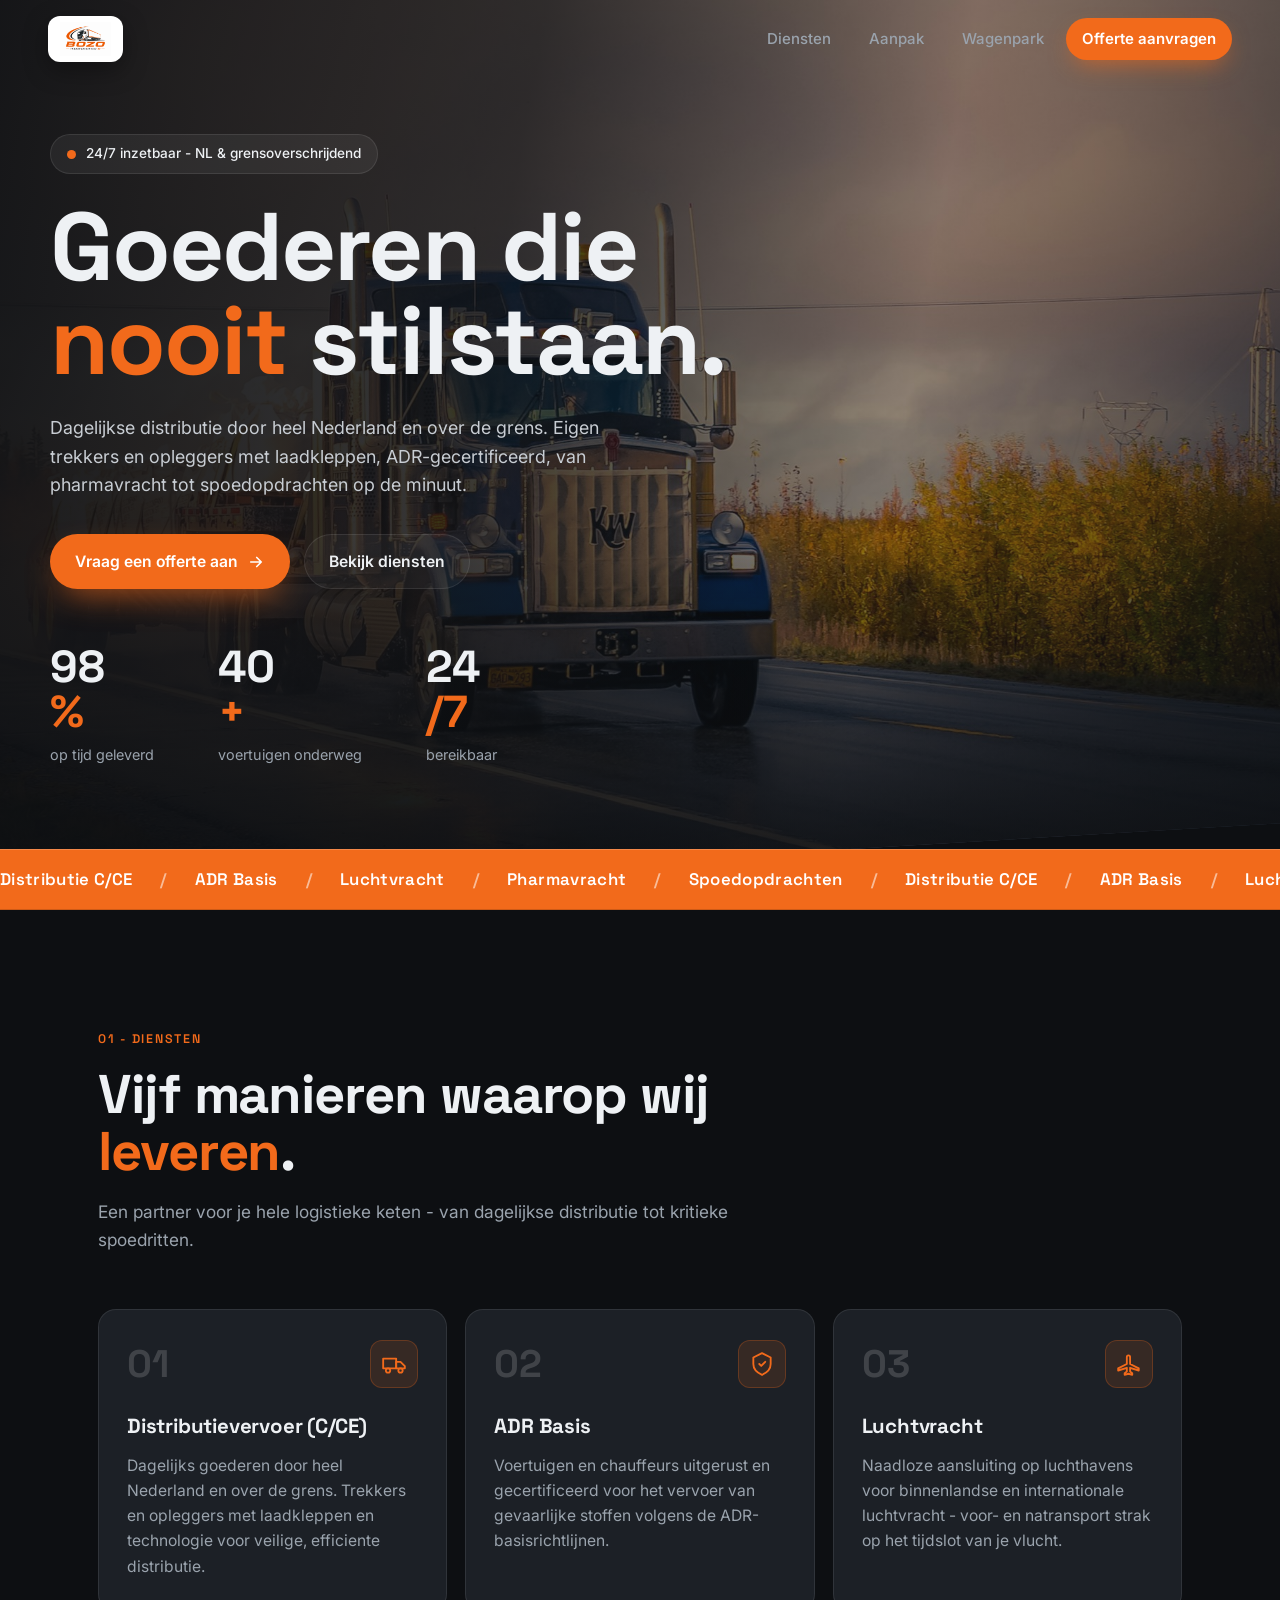
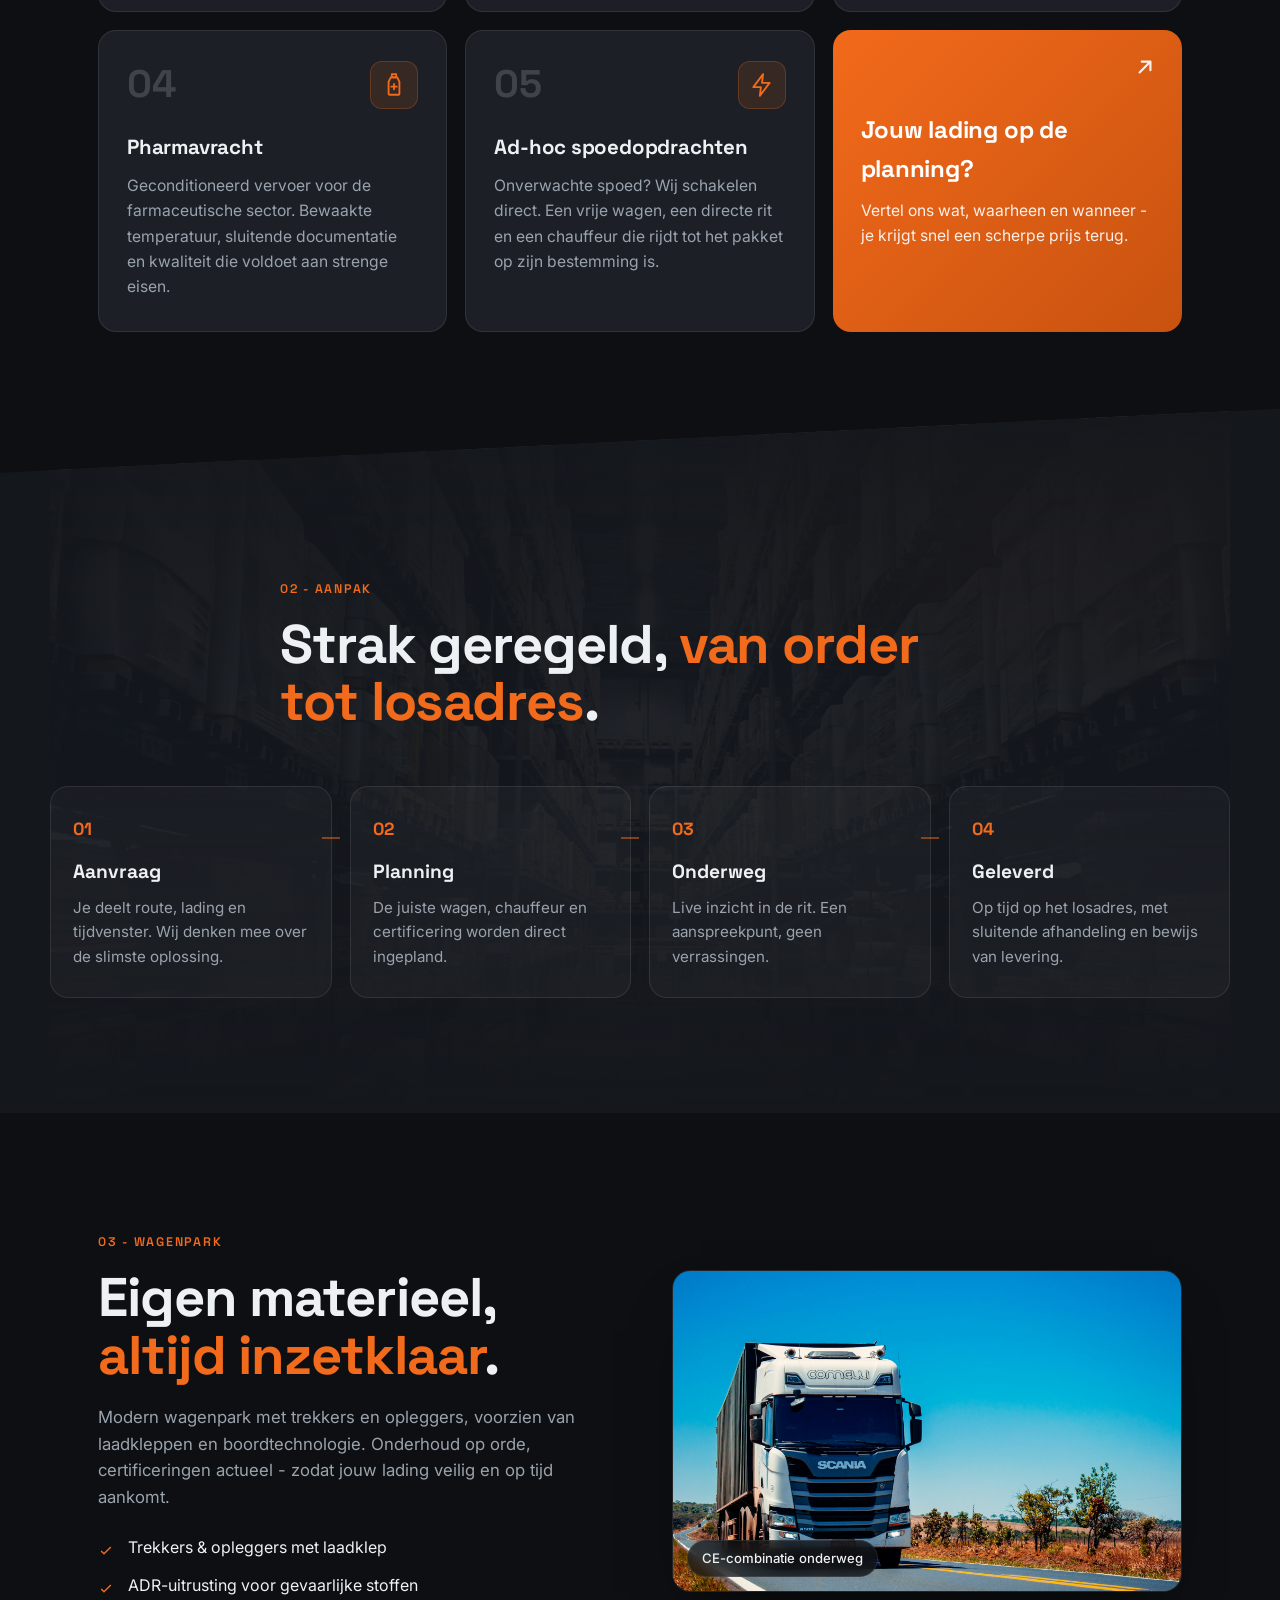
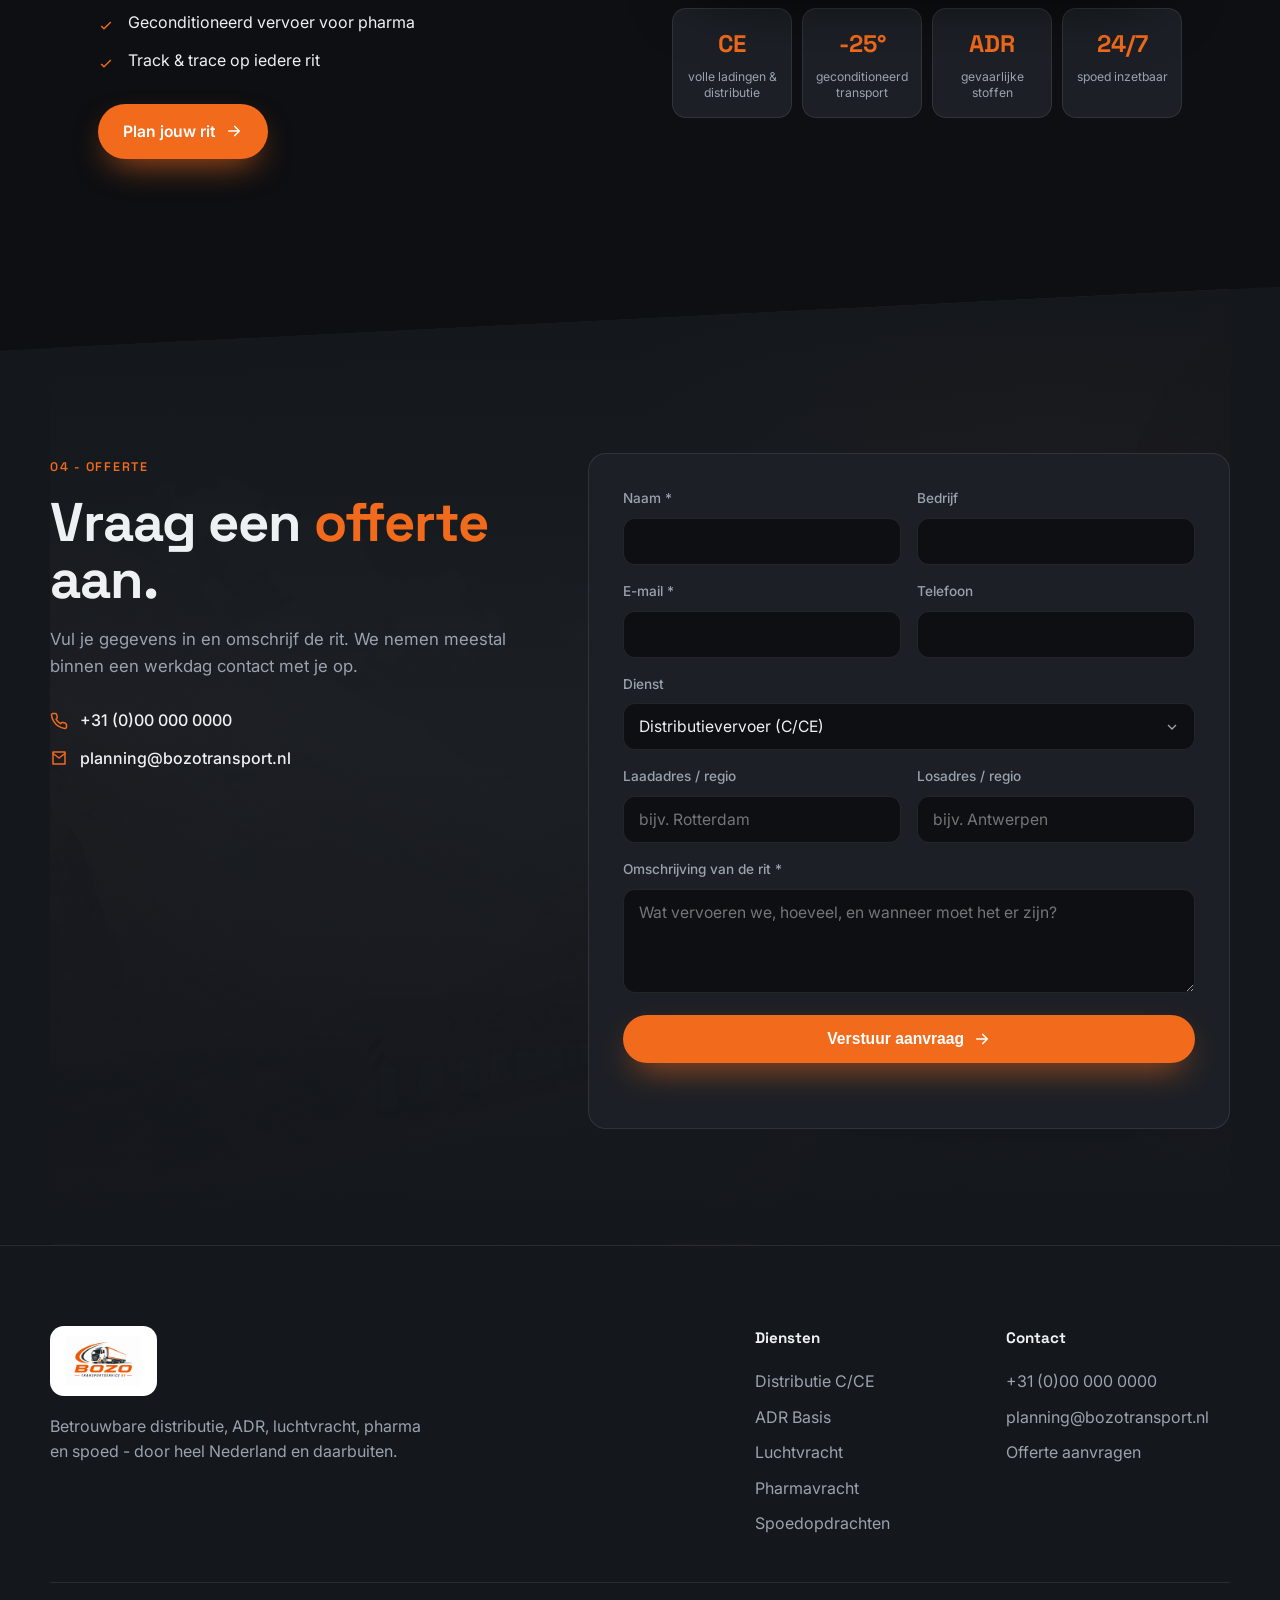
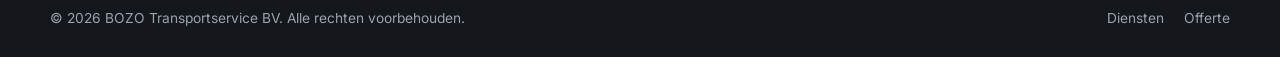
==== index.html @ 6b6fefe0 "BOZO Transportservice BV - custom website met diensten, wagenpark en offerteformulier Co-Authored-By" ====
<!DOCTYPE html>
<html lang="nl">
<head>
  <meta charset="UTF-8" />
  <meta name="viewport" content="width=device-width, initial-scale=1.0" />
  <title>BOZO Transportservice BV - Distributie, ADR, Luchtvracht & Pharma</title>
  <meta name="description" content="BOZO Transportservice BV vervoert dagelijks goederen door Nederland en over de grens. Distributievervoer (C/CE), ADR-basis, luchtvracht, pharmavracht en ad-hoc spoedopdrachten." />
  <meta property="og:title" content="BOZO Transportservice BV" />
  <meta property="og:description" content="Betrouwbare distributie, ADR, luchtvracht, pharma en spoed - door heel Nederland en daarbuiten." />
  <meta property="og:image" content="assets/hero-truck.jpg" />
  <link rel="icon" type="image/png" href="assets/logo.png" />
  <link rel="preconnect" href="https://fonts.googleapis.com" />
  <link rel="preconnect" href="https://fonts.gstatic.com" crossorigin />
  <link href="https://fonts.googleapis.com/css2?family=Space+Grotesk:wght@400;500;600;700&family=Inter:wght@400;500;600&display=swap" rel="stylesheet" />
  <link rel="stylesheet" href="styles.css" />
</head>
<body>
  <div class="bg-glow" aria-hidden="true"></div>

  <!-- Nav -->
  <header class="nav" id="nav">
    <a href="#top" class="brand" aria-label="BOZO Transportservice home">
      <img src="assets/logo.png" alt="BOZO Transportservice BV" class="brand-logo" />
    </a>
    <nav class="nav-links" aria-label="Hoofdmenu">
      <a href="#diensten">Diensten</a>
      <a href="#aanpak">Aanpak</a>
      <a href="#wagenpark">Wagenpark</a>
      <a href="#offerte" class="nav-cta">Offerte aanvragen</a>
    </nav>
    <button class="nav-toggle" id="navToggle" aria-label="Menu openen" aria-expanded="false">
      <span></span><span></span>
    </button>
  </header>

  <div class="mobile-menu" id="mobileMenu" aria-hidden="true">
    <a href="#diensten">Diensten</a>
    <a href="#aanpak">Aanpak</a>
    <a href="#wagenpark">Wagenpark</a>
    <a href="#offerte">Offerte aanvragen</a>
  </div>

  <main id="top">
    <!-- Hero with dark truck banner -->
    <section class="hero">
      <div class="hero-media" aria-hidden="true">
        <img src="assets/hero-truck.jpg" alt="" />
        <div class="hero-shade"></div>
      </div>
      <div class="hero-inner">
        <div class="hero-tag reveal">
          <span class="pulse" aria-hidden="true"></span>
          24/7 inzetbaar - NL &amp; grensoverschrijdend
        </div>
        <h1 class="hero-title">
          <span class="line reveal">Goederen die</span>
          <span class="line reveal"><span class="accent">nooit</span> stilstaan.</span>
        </h1>
        <p class="hero-sub reveal">
          Dagelijkse distributie door heel Nederland en over de grens. Eigen trekkers en
          opleggers met laadkleppen, ADR-gecertificeerd, van pharmavracht tot
          spoedopdrachten op de minuut.
        </p>
        <div class="hero-actions reveal">
          <a href="#offerte" class="btn btn-primary">Vraag een offerte aan
            <svg viewBox="0 0 24 24" width="18" height="18" fill="none" stroke="currentColor" stroke-width="2.2" stroke-linecap="round" stroke-linejoin="round"><path d="M5 12h14M13 6l6 6-6 6"/></svg>
          </a>
          <a href="#diensten" class="btn btn-ghost">Bekijk diensten</a>
        </div>
        <div class="hero-stats reveal">
          <div class="stat"><span class="num" data-count="98">0</span><span class="suffix">%</span><small>op tijd geleverd</small></div>
          <div class="stat"><span class="num" data-count="40">0</span><span class="suffix">+</span><small>voertuigen onderweg</small></div>
          <div class="stat"><span class="num" data-count="24">0</span><span class="suffix">/7</span><small>bereikbaar</small></div>
        </div>
      </div>
    </section>

    <!-- Moving marquee -->
    <div class="marquee" aria-hidden="true">
      <div class="marquee-track">
        <span>Distributie C/CE</span><span class="dot">/</span>
        <span>ADR Basis</span><span class="dot">/</span>
        <span>Luchtvracht</span><span class="dot">/</span>
        <span>Pharmavracht</span><span class="dot">/</span>
        <span>Spoedopdrachten</span><span class="dot">/</span>
        <span>Distributie C/CE</span><span class="dot">/</span>
        <span>ADR Basis</span><span class="dot">/</span>
        <span>Luchtvracht</span><span class="dot">/</span>
        <span>Pharmavracht</span><span class="dot">/</span>
        <span>Spoedopdrachten</span><span class="dot">/</span>
      </div>
    </div>

    <!-- Services -->
    <section class="section" id="diensten">
      <div class="section-head reveal">
        <span class="eyebrow">01 - Diensten</span>
        <h2>Vijf manieren waarop wij <span class="accent">leveren</span>.</h2>
        <p>Een partner voor je hele logistieke keten - van dagelijkse distributie tot kritieke spoedritten.</p>
      </div>

      <div class="services">
        <article class="service reveal">
          <div class="service-top">
            <span class="service-num">01</span>
            <span class="service-icon" aria-hidden="true">
              <svg viewBox="0 0 24 24" fill="none" stroke="currentColor" stroke-width="1.7" stroke-linecap="round" stroke-linejoin="round"><path d="M2 7h12v9H2z"/><path d="M14 10h4l4 4v2h-8z"/><circle cx="6.5" cy="18" r="2"/><circle cx="18" cy="18" r="2"/></svg>
            </span>
          </div>
          <h3>Distributievervoer (C/CE)</h3>
          <p>Dagelijks goederen door heel Nederland en over de grens. Trekkers en opleggers met laadkleppen en technologie voor veilige, efficiente distributie.</p>
        </article>

        <article class="service reveal">
          <div class="service-top">
            <span class="service-num">02</span>
            <span class="service-icon" aria-hidden="true">
              <svg viewBox="0 0 24 24" fill="none" stroke="currentColor" stroke-width="1.7" stroke-linecap="round" stroke-linejoin="round"><path d="M12 2l8 4v6c0 5-3.5 8-8 10-4.5-2-8-5-8-10V6z"/><path d="M9.5 12l1.8 1.8L15 10"/></svg>
            </span>
          </div>
          <h3>ADR Basis</h3>
          <p>Voertuigen en chauffeurs uitgerust en gecertificeerd voor het vervoer van gevaarlijke stoffen volgens de ADR-basisrichtlijnen.</p>
        </article>

        <article class="service reveal">
          <div class="service-top">
            <span class="service-num">03</span>
            <span class="service-icon" aria-hidden="true">
              <svg viewBox="0 0 24 24" fill="none" stroke="currentColor" stroke-width="1.7" stroke-linecap="round" stroke-linejoin="round"><path d="M21 16l-8-4V5.5a1.5 1.5 0 0 0-3 0V12l-8 4v2l8-2.5V19l-2 1.5V22l3.5-1 3.5 1v-1.5L13 19v-3.5L21 18z"/></svg>
            </span>
          </div>
          <h3>Luchtvracht</h3>
          <p>Naadloze aansluiting op luchthavens voor binnenlandse en internationale luchtvracht - voor- en natransport strak op het tijdslot van je vlucht.</p>
        </article>

        <article class="service reveal">
          <div class="service-top">
            <span class="service-num">04</span>
            <span class="service-icon" aria-hidden="true">
              <svg viewBox="0 0 24 24" fill="none" stroke="currentColor" stroke-width="1.7" stroke-linecap="round" stroke-linejoin="round"><path d="M10 2h4v3h-4z"/><path d="M9 5h6l2 4v11a1 1 0 0 1-1 1H8a1 1 0 0 1-1-1V9z"/><path d="M12 11v5M9.5 13.5h5"/></svg>
            </span>
          </div>
          <h3>Pharmavracht</h3>
          <p>Geconditioneerd vervoer voor de farmaceutische sector. Bewaakte temperatuur, sluitende documentatie en kwaliteit die voldoet aan strenge eisen.</p>
        </article>

        <article class="service reveal">
          <div class="service-top">
            <span class="service-num">05</span>
            <span class="service-icon" aria-hidden="true">
              <svg viewBox="0 0 24 24" fill="none" stroke="currentColor" stroke-width="1.7" stroke-linecap="round" stroke-linejoin="round"><path d="M13 2L4 14h7l-1 8 9-12h-7z"/></svg>
            </span>
          </div>
          <h3>Ad-hoc spoedopdrachten</h3>
          <p>Onverwachte spoed? Wij schakelen direct. Een vrije wagen, een directe rit en een chauffeur die rijdt tot het pakket op zijn bestemming is.</p>
        </article>

        <a href="#offerte" class="service service-cta reveal">
          <h3>Jouw lading op de planning?</h3>
          <p>Vertel ons wat, waarheen en wanneer - je krijgt snel een scherpe prijs terug.</p>
          <span class="service-cta-arrow" aria-hidden="true">
            <svg viewBox="0 0 24 24" width="26" height="26" fill="none" stroke="currentColor" stroke-width="2" stroke-linecap="round" stroke-linejoin="round"><path d="M7 17L17 7M9 7h8v8"/></svg>
          </span>
        </a>
      </div>
    </section>

    <!-- Approach: diagonal dark band with warehouse image -->
    <section class="section section-dark slant-top" id="aanpak">
      <div class="band-media" aria-hidden="true">
        <img src="assets/warehouse.jpg" alt="" />
      </div>
      <div class="section-head reveal">
        <span class="eyebrow">02 - Aanpak</span>
        <h2>Strak geregeld, <span class="accent">van order tot losadres</span>.</h2>
      </div>

      <div class="steps">
        <div class="step reveal">
          <span class="step-line" aria-hidden="true"></span>
          <span class="step-num">01</span>
          <h3>Aanvraag</h3>
          <p>Je deelt route, lading en tijdvenster. Wij denken mee over de slimste oplossing.</p>
        </div>
        <div class="step reveal">
          <span class="step-line" aria-hidden="true"></span>
          <span class="step-num">02</span>
          <h3>Planning</h3>
          <p>De juiste wagen, chauffeur en certificering worden direct ingepland.</p>
        </div>
        <div class="step reveal">
          <span class="step-line" aria-hidden="true"></span>
          <span class="step-num">03</span>
          <h3>Onderweg</h3>
          <p>Live inzicht in de rit. Een aanspreekpunt, geen verrassingen.</p>
        </div>
        <div class="step reveal">
          <span class="step-num">04</span>
          <h3>Geleverd</h3>
          <p>Op tijd op het losadres, met sluitende afhandeling en bewijs van levering.</p>
        </div>
      </div>
    </section>

    <!-- Fleet: image-driven split with diagonal bottom -->
    <section class="section slant-bottom" id="wagenpark">
      <div class="fleet">
        <div class="fleet-copy reveal">
          <span class="eyebrow">03 - Wagenpark</span>
          <h2>Eigen materieel, <span class="accent">altijd inzetklaar</span>.</h2>
          <p>Modern wagenpark met trekkers en opleggers, voorzien van laadkleppen en boordtechnologie. Onderhoud op orde, certificeringen actueel - zodat jouw lading veilig en op tijd aankomt.</p>
          <ul class="fleet-list">
            <li>Trekkers &amp; opleggers met laadklep</li>
            <li>ADR-uitrusting voor gevaarlijke stoffen</li>
            <li>Geconditioneerd vervoer voor pharma</li>
            <li>Track &amp; trace op iedere rit</li>
          </ul>
          <a href="#offerte" class="btn btn-primary">Plan jouw rit
            <svg viewBox="0 0 24 24" width="18" height="18" fill="none" stroke="currentColor" stroke-width="2.2" stroke-linecap="round" stroke-linejoin="round"><path d="M5 12h14M13 6l6 6-6 6"/></svg>
          </a>
        </div>
        <div class="fleet-visual reveal">
          <div class="fleet-photo">
            <img src="assets/scania.jpg" alt="Vrachtwagencombinatie van BOZO Transportservice onderweg" />
            <span class="fleet-photo-tag">CE-combinatie onderweg</span>
          </div>
          <div class="fleet-badges">
            <div class="fleet-badge"><span>CE</span><small>volle ladingen &amp; distributie</small></div>
            <div class="fleet-badge"><span>-25&deg;</span><small>geconditioneerd transport</small></div>
            <div class="fleet-badge"><span>ADR</span><small>gevaarlijke stoffen</small></div>
            <div class="fleet-badge"><span>24/7</span><small>spoed inzetbaar</small></div>
          </div>
        </div>
      </div>
    </section>

    <!-- Quote: dark diagonal section -->
    <section class="section section-dark slant-top" id="offerte">
      <div class="band-media band-media--soft" aria-hidden="true">
        <img src="assets/fleet.jpg" alt="" />
      </div>
      <div class="quote">
        <div class="quote-intro reveal">
          <span class="eyebrow">04 - Offerte</span>
          <h2>Vraag een <span class="accent">offerte</span> aan.</h2>
          <p>Vul je gegevens in en omschrijf de rit. We nemen meestal binnen een werkdag contact met je op.</p>
          <div class="quote-contact">
            <a href="tel:+31000000000" class="quote-contact-item">
              <svg viewBox="0 0 24 24" width="18" height="18" fill="none" stroke="currentColor" stroke-width="2" stroke-linecap="round" stroke-linejoin="round"><path d="M22 16.9v3a2 2 0 0 1-2.2 2 19.8 19.8 0 0 1-8.6-3.1 19.5 19.5 0 0 1-6-6A19.8 19.8 0 0 1 2 4.2 2 2 0 0 1 4 2h3a2 2 0 0 1 2 1.7c.1.9.3 1.8.6 2.6a2 2 0 0 1-.5 2.1L8 9.6a16 16 0 0 0 6 6l1.2-1.1a2 2 0 0 1 2.1-.5c.8.3 1.7.5 2.6.6a2 2 0 0 1 1.7 2z"/></svg>
              <span>+31 (0)00 000 0000</span>
            </a>
            <a href="mailto:planning@bozotransport.nl" class="quote-contact-item">
              <svg viewBox="0 0 24 24" width="18" height="18" fill="none" stroke="currentColor" stroke-width="2" stroke-linecap="round" stroke-linejoin="round"><path d="M4 4h16v16H4z"/><path d="M4 6l8 6 8-6"/></svg>
              <span>planning@bozotransport.nl</span>
            </a>
          </div>
        </div>

        <form class="quote-form reveal" id="quoteForm" novalidate>
          <div class="field-row">
            <div class="field">
              <label for="name">Naam *</label>
              <input type="text" id="name" name="name" autocomplete="name" required />
            </div>
            <div class="field">
              <label for="company">Bedrijf</label>
              <input type="text" id="company" name="company" autocomplete="organization" />
            </div>
          </div>
          <div class="field-row">
            <div class="field">
              <label for="email">E-mail *</label>
              <input type="email" id="email" name="email" autocomplete="email" required />
            </div>
            <div class="field">
              <label for="phone">Telefoon</label>
              <input type="tel" id="phone" name="phone" autocomplete="tel" />
            </div>
          </div>
          <div class="field">
            <label for="service">Dienst</label>
            <select id="service" name="service">
              <option value="Distributievervoer (C/CE)">Distributievervoer (C/CE)</option>
              <option value="ADR Basis">ADR Basis</option>
              <option value="Luchtvracht">Luchtvracht</option>
              <option value="Pharmavracht">Pharmavracht</option>
              <option value="Ad-hoc spoedopdracht">Ad-hoc spoedopdracht</option>
              <option value="Anders / weet ik nog niet">Anders / weet ik nog niet</option>
            </select>
          </div>
          <div class="field-row">
            <div class="field">
              <label for="from">Laadadres / regio</label>
              <input type="text" id="from" name="from" placeholder="bijv. Rotterdam" />
            </div>
            <div class="field">
              <label for="to">Losadres / regio</label>
              <input type="text" id="to" name="to" placeholder="bijv. Antwerpen" />
            </div>
          </div>
          <div class="field">
            <label for="message">Omschrijving van de rit *</label>
            <textarea id="message" name="message" rows="4" placeholder="Wat vervoeren we, hoeveel, en wanneer moet het er zijn?" required></textarea>
          </div>
          <button type="submit" class="btn btn-primary btn-block">
            Verstuur aanvraag
            <svg viewBox="0 0 24 24" width="18" height="18" fill="none" stroke="currentColor" stroke-width="2.2" stroke-linecap="round" stroke-linejoin="round"><path d="M5 12h14M13 6l6 6-6 6"/></svg>
          </button>
          <p class="form-status" id="formStatus" role="status" aria-live="polite"></p>
        </form>
      </div>
    </section>
  </main>

  <footer class="footer">
    <div class="footer-top">
      <div class="footer-brand">
        <img src="assets/logo.png" alt="BOZO Transportservice BV" class="footer-logo" />
        <p>Betrouwbare distributie, ADR, luchtvracht, pharma en spoed - door heel Nederland en daarbuiten.</p>
      </div>
      <div class="footer-cols">
        <div class="footer-col">
          <h4>Diensten</h4>
          <a href="#diensten">Distributie C/CE</a>
          <a href="#diensten">ADR Basis</a>
          <a href="#diensten">Luchtvracht</a>
          <a href="#diensten">Pharmavracht</a>
          <a href="#diensten">Spoedopdrachten</a>
        </div>
        <div class="footer-col">
          <h4>Contact</h4>
          <a href="tel:+31000000000">+31 (0)00 000 0000</a>
          <a href="mailto:planning@bozotransport.nl">planning@bozotransport.nl</a>
          <a href="#offerte">Offerte aanvragen</a>
        </div>
      </div>
    </div>
    <div class="footer-bottom">
      <span>&copy; <span id="year"></span> BOZO Transportservice BV. Alle rechten voorbehouden.</span>
      <span class="footer-links">
        <a href="#diensten">Diensten</a>
        <a href="#offerte">Offerte</a>
      </span>
    </div>
  </footer>

  <script src="script.js"></script>
</body>
</html>
---- styles.css ----
/* ============================================================
   BOZO Transportservice BV  -  custom stylesheet
   Tech & dynamisch  -  orange / charcoal
   ============================================================ */

:root {
  --orange:      #f26a1b;
  --orange-soft: #ff8a3d;
  --ink:         #0d0f12;   /* near-black */
  --ink-2:       #14171c;   /* dark panel */
  --ink-3:       #1c2026;   /* card */
  --line:        rgba(255,255,255,.09);
  --text:        #eef1f4;
  --muted:       #9aa3ad;
  --radius:      18px;
  --maxw:        1180px;
  --ease:        cubic-bezier(.2,.7,.2,1);
}

* { margin: 0; padding: 0; box-sizing: border-box; }

html { scroll-behavior: smooth; }

body {
  background: var(--ink);
  color: var(--text);
  font-family: 'Inter', system-ui, -apple-system, sans-serif;
  line-height: 1.6;
  overflow-x: hidden;
  -webkit-font-smoothing: antialiased;
}

h1, h2, h3, h4, .brand-text { font-family: 'Space Grotesk', sans-serif; }

a { color: inherit; text-decoration: none; }
img { display: block; max-width: 100%; }

.accent { color: var(--orange); }

/* ambient glow */
.bg-glow {
  position: fixed; inset: 0; z-index: 0; pointer-events: none;
  background:
    radial-gradient(560px 360px at 78% -4%, rgba(242,106,27,.22), transparent 70%),
    radial-gradient(620px 520px at 8% 18%, rgba(242,106,27,.08), transparent 70%);
}

main, .footer { position: relative; z-index: 1; }

/* ------------------------------------------------------------ NAV */
.nav {
  position: fixed; top: 0; left: 0; right: 0; z-index: 50;
  display: flex; align-items: center; justify-content: space-between;
  padding: 16px clamp(18px, 4vw, 48px);
  transition: background .3s var(--ease), border-color .3s var(--ease), padding .3s var(--ease);
  border-bottom: 1px solid transparent;
}
.nav.scrolled {
  background: rgba(13,15,18,.82);
  backdrop-filter: blur(14px);
  border-bottom-color: var(--line);
  padding-top: 10px; padding-bottom: 10px;
}
.brand { display: inline-flex; align-items: center; }
.brand-logo {
  height: 46px; width: auto;
  background: #fff;
  padding: 6px 12px;
  border-radius: 12px;
  box-shadow: 0 8px 24px rgba(0,0,0,.35);
  transition: transform .3s var(--ease);
}
.nav.scrolled .brand-logo { height: 40px; }
.brand-logo:hover { transform: translateY(-2px); }

.nav-links { display: flex; align-items: center; gap: 6px; }
.nav-links a {
  padding: 9px 16px; border-radius: 999px; font-size: .94rem; font-weight: 500;
  color: var(--muted); transition: color .2s, background .2s;
}
.nav-links a:hover { color: var(--text); background: rgba(255,255,255,.05); }
.nav-cta {
  background: var(--orange) !important; color: #fff !important;
  font-weight: 600 !important;
  box-shadow: 0 10px 24px -8px rgba(242,106,27,.7);
}
.nav-cta:hover { background: var(--orange-soft) !important; transform: translateY(-1px); }

.nav-toggle { display: none; flex-direction: column; gap: 6px; background: none; border: 0; cursor: pointer; padding: 8px; }
.nav-toggle span { width: 26px; height: 2px; background: var(--text); transition: .3s var(--ease); }
.nav-toggle.open span:first-child { transform: translateY(8px) rotate(45deg); }
.nav-toggle.open span:last-child { transform: translateY(-0px) rotate(-45deg); }

.mobile-menu {
  position: fixed; inset: 0 0 auto 0; z-index: 45;
  background: rgba(13,15,18,.97); backdrop-filter: blur(16px);
  display: flex; flex-direction: column; padding: 96px 28px 32px;
  gap: 6px; transform: translateY(-110%); transition: transform .4s var(--ease);
  border-bottom: 1px solid var(--line);
}
.mobile-menu.open { transform: translateY(0); }
.mobile-menu a { font-family: 'Space Grotesk'; font-size: 1.5rem; padding: 14px 4px; border-bottom: 1px solid var(--line); }

/* ------------------------------------------------------------ BUTTONS */
.btn {
  display: inline-flex; align-items: center; gap: 9px;
  padding: 14px 24px; border-radius: 999px; font-weight: 600; font-size: .98rem;
  cursor: pointer; border: 1px solid transparent; transition: all .25s var(--ease);
}
.btn svg { transition: transform .25s var(--ease); }
.btn:hover svg { transform: translateX(4px); }
.btn-primary { background: var(--orange); color: #fff; box-shadow: 0 14px 34px -12px rgba(242,106,27,.8); }
.btn-primary:hover { background: var(--orange-soft); transform: translateY(-2px); box-shadow: 0 20px 40px -12px rgba(242,106,27,.85); }
.btn-ghost { background: rgba(255,255,255,.04); border-color: var(--line); color: var(--text); }
.btn-ghost:hover { background: rgba(255,255,255,.09); transform: translateY(-2px); }
.btn-block { width: 100%; justify-content: center; margin-top: 6px; }

/* ------------------------------------------------------------ HERO */
.hero {
  position: relative; min-height: 100svh;
  display: flex; align-items: center;
  padding: 120px clamp(18px,4vw,48px) 120px;
  /* diagonal cut into the next section */
  clip-path: polygon(0 0, 100% 0, 100% calc(100% - 6vw), 0 100%);
}
.hero-media { position: absolute; inset: 0; z-index: -1; }
.hero-media img { width: 100%; height: 100%; object-fit: cover; object-position: 60% center; }
.hero-shade {
  position: absolute; inset: 0;
  background:
    linear-gradient(100deg, rgba(13,15,18,.96) 0%, rgba(13,15,18,.82) 38%, rgba(13,15,18,.45) 68%, rgba(13,15,18,.7) 100%),
    linear-gradient(0deg, rgba(13,15,18,.95) 2%, transparent 40%),
    radial-gradient(700px 380px at 12% 60%, rgba(242,106,27,.28), transparent 70%);
}
.hero-inner { max-width: var(--maxw); width: 100%; margin: 0 auto; }

.hero-tag {
  display: inline-flex; align-items: center; gap: 10px;
  padding: 8px 16px; border-radius: 999px; font-size: .85rem; font-weight: 500;
  background: rgba(255,255,255,.06); border: 1px solid var(--line); color: var(--text);
  margin-bottom: 26px;
}
.pulse { width: 9px; height: 9px; border-radius: 50%; background: var(--orange); box-shadow: 0 0 0 0 rgba(242,106,27,.7); animation: pulse 2s infinite; }
@keyframes pulse { 0%{box-shadow:0 0 0 0 rgba(242,106,27,.6)} 70%{box-shadow:0 0 0 12px rgba(242,106,27,0)} 100%{box-shadow:0 0 0 0 rgba(242,106,27,0)} }

.hero-title { font-size: clamp(2.8rem, 8vw, 6rem); line-height: .98; letter-spacing: -.02em; font-weight: 700; }
.hero-title .line { display: block; overflow: hidden; }
.hero-sub { max-width: 600px; margin: 26px 0 34px; color: #c8cdd3; font-size: clamp(1rem,1.4vw,1.18rem); }
.hero-actions { display: flex; flex-wrap: wrap; gap: 14px; }

.hero-stats { display: flex; flex-wrap: wrap; gap: clamp(24px,5vw,64px); margin-top: 56px; }
.stat { display: flex; flex-direction: column; }
.stat .num, .stat .suffix { font-family: 'Space Grotesk'; font-size: clamp(2rem,4vw,2.8rem); font-weight: 700; line-height: 1; }
.stat .suffix { color: var(--orange); display: inline; }
.stat > .num { display: inline; }
.stat small { color: var(--muted); margin-top: 8px; font-size: .9rem; }

/* ------------------------------------------------------------ MARQUEE */
.marquee {
  background: var(--orange); color: #fff; overflow: hidden;
  padding: 16px 0; white-space: nowrap;
  border-top: 1px solid rgba(255,255,255,.2); border-bottom: 1px solid rgba(0,0,0,.15);
  margin-top: -4vw; position: relative; z-index: 2;
}
.marquee-track { display: inline-flex; align-items: center; gap: 28px; animation: marquee 26s linear infinite; }
.marquee-track span { font-family: 'Space Grotesk'; font-weight: 600; font-size: 1.05rem; letter-spacing: .02em; }
.marquee-track .dot { opacity: .55; }
@keyframes marquee { to { transform: translateX(-50%); } }

/* ------------------------------------------------------------ SECTIONS */
.section { position: relative; padding: clamp(72px,9vw,128px) clamp(18px,4vw,48px); max-width: var(--maxw); margin: 0 auto; }
.section-dark { max-width: none; margin: 0; }
.section-dark > * { max-width: var(--maxw); margin-left: auto; margin-right: auto; }

/* diagonal section variants */
.slant-top    { clip-path: polygon(0 5vw, 100% 0, 100% 100%, 0 100%); margin-top: -3vw; padding-top: clamp(110px,13vw,180px); }
.slant-bottom { clip-path: polygon(0 0, 100% 0, 100% calc(100% - 5vw), 0 100%); padding-bottom: clamp(110px,13vw,180px); }

.section-dark { background: var(--ink-2); }
.band-media { position: absolute; inset: 0; z-index: 0; overflow: hidden; }
.band-media img { width: 100%; height: 100%; object-fit: cover; opacity: .14; }
.band-media::after {
  content: ""; position: absolute; inset: 0;
  background: linear-gradient(180deg, var(--ink-2) 0%, rgba(20,23,28,.6) 45%, var(--ink-2) 100%),
              radial-gradient(600px 300px at 85% 10%, rgba(242,106,27,.18), transparent 70%);
}
.band-media--soft img { opacity: .1; }
.section-dark > *:not(.band-media) { position: relative; z-index: 1; }

.section-head { max-width: 720px; margin-bottom: 56px; }
.eyebrow {
  display: inline-block; font-family: 'Space Grotesk'; font-weight: 600;
  letter-spacing: .14em; text-transform: uppercase; font-size: .78rem;
  color: var(--orange); margin-bottom: 16px;
}
.section-head h2, .fleet-copy h2, .quote-intro h2 {
  font-size: clamp(2rem, 4.6vw, 3.4rem); line-height: 1.05; letter-spacing: -.02em; font-weight: 700;
}
.section-head p { color: var(--muted); margin-top: 18px; font-size: 1.08rem; }

/* ------------------------------------------------------------ SERVICES */
.services { display: grid; grid-template-columns: repeat(3, 1fr); gap: 18px; }
.service {
  position: relative; background: var(--ink-3); border: 1px solid var(--line);
  border-radius: var(--radius); padding: 30px 28px 32px; overflow: hidden;
  transition: transform .35s var(--ease), border-color .35s var(--ease), background .35s var(--ease);
}
.service::before {
  content: ""; position: absolute; left: 0; top: 0; height: 3px; width: 0; background: var(--orange);
  transition: width .4s var(--ease);
}
.service:hover { transform: translateY(-6px); border-color: rgba(242,106,27,.45); background: #20252c; }
.service:hover::before { width: 100%; }
.service-top { display: flex; align-items: center; justify-content: space-between; margin-bottom: 22px; }
.service-num { font-family: 'Space Grotesk'; font-weight: 700; color: rgba(255,255,255,.16); font-size: 2.4rem; line-height: 1; }
.service-icon { width: 48px; height: 48px; display: grid; place-items: center; border-radius: 12px; background: rgba(242,106,27,.12); color: var(--orange); border: 1px solid rgba(242,106,27,.25); }
.service-icon svg { width: 26px; height: 26px; }
.service h3 { font-size: 1.28rem; margin-bottom: 10px; letter-spacing: -.01em; }
.service p { color: var(--muted); font-size: .98rem; }

.service-cta {
  background: linear-gradient(135deg, var(--orange), #c8520f);
  border: 0; display: flex; flex-direction: column; justify-content: center; color: #fff;
}
.service-cta::before { display: none; }
.service-cta:hover { transform: translateY(-6px); background: linear-gradient(135deg, var(--orange-soft), var(--orange)); }
.service-cta h3 { font-size: 1.5rem; }
.service-cta p { color: rgba(255,255,255,.9); }
.service-cta-arrow { position: absolute; top: 24px; right: 24px; opacity: .9; transition: transform .3s var(--ease); }
.service-cta:hover .service-cta-arrow { transform: translate(4px,-4px); }

/* ------------------------------------------------------------ STEPS */
.steps { display: grid; grid-template-columns: repeat(4, 1fr); gap: 18px; }
.step { position: relative; padding: 28px 22px; background: rgba(255,255,255,.03); border: 1px solid var(--line); border-radius: var(--radius); }
.step-line { position: absolute; top: 50px; right: -9px; width: 18px; height: 2px; background: var(--orange); opacity: .5; }
.step-num { font-family: 'Space Grotesk'; font-weight: 700; color: var(--orange); font-size: 1.1rem; }
.step h3 { margin: 14px 0 8px; font-size: 1.2rem; }
.step p { color: var(--muted); font-size: .95rem; }

/* ------------------------------------------------------------ FLEET */
.fleet { display: grid; grid-template-columns: 1fr 1fr; gap: clamp(32px,5vw,72px); align-items: center; }
.fleet-copy p { color: var(--muted); margin: 20px 0 24px; font-size: 1.05rem; }
.fleet-list { list-style: none; display: grid; gap: 12px; margin-bottom: 30px; }
.fleet-list li { position: relative; padding-left: 30px; color: var(--text); }
.fleet-list li::before {
  content: ""; position: absolute; left: 0; top: 7px; width: 16px; height: 16px;
  background: var(--orange); border-radius: 4px;
  -webkit-mask: url("data:image/svg+xml,%3Csvg xmlns='http://www.w3.org/2000/svg' viewBox='0 0 24 24'%3E%3Cpath fill='%23000' d='M9 16.2l-3.5-3.5L4 14.2 9 19.2 20 8.2l-1.5-1.5z'/%3E%3C/svg%3E") center/contain no-repeat;
          mask: url("data:image/svg+xml,%3Csvg xmlns='http://www.w3.org/2000/svg' viewBox='0 0 24 24'%3E%3Cpath fill='%23000' d='M9 16.2l-3.5-3.5L4 14.2 9 19.2 20 8.2l-1.5-1.5z'/%3E%3C/svg%3E") center/contain no-repeat;
}

.fleet-visual { display: grid; gap: 16px; }
.fleet-photo { position: relative; border-radius: var(--radius); overflow: hidden; border: 1px solid var(--line); box-shadow: 0 30px 60px -30px rgba(0,0,0,.8); }
.fleet-photo img { width: 100%; height: 320px; object-fit: cover; transition: transform .8s var(--ease); }
.fleet-photo:hover img { transform: scale(1.06); }
.fleet-photo-tag {
  position: absolute; left: 14px; bottom: 14px; padding: 7px 14px; border-radius: 999px;
  background: rgba(13,15,18,.7); backdrop-filter: blur(8px); border: 1px solid var(--line);
  font-size: .82rem; font-weight: 500;
}
.fleet-badges { display: grid; grid-template-columns: repeat(4, 1fr); gap: 10px; }
.fleet-badge { background: var(--ink-3); border: 1px solid var(--line); border-radius: 14px; padding: 16px 12px; text-align: center; transition: border-color .3s, transform .3s; }
.fleet-badge:hover { border-color: rgba(242,106,27,.45); transform: translateY(-4px); }
.fleet-badge span { display: block; font-family: 'Space Grotesk'; font-weight: 700; font-size: 1.5rem; color: var(--orange); }
.fleet-badge small { color: var(--muted); font-size: .76rem; line-height: 1.3; display: block; margin-top: 6px; }

/* ------------------------------------------------------------ QUOTE */
.quote { display: grid; grid-template-columns: .85fr 1.15fr; gap: clamp(32px,5vw,64px); align-items: start; }
.quote-intro p { color: var(--muted); margin: 18px 0 28px; font-size: 1.05rem; }
.quote-contact { display: grid; gap: 12px; }
.quote-contact-item { display: inline-flex; align-items: center; gap: 12px; color: var(--text); font-weight: 500; transition: color .2s; }
.quote-contact-item svg { color: var(--orange); }
.quote-contact-item:hover { color: var(--orange); }

.quote-form { background: var(--ink-3); border: 1px solid var(--line); border-radius: var(--radius); padding: clamp(22px,3vw,34px); }
.field-row { display: grid; grid-template-columns: 1fr 1fr; gap: 16px; }
.field { margin-bottom: 16px; display: flex; flex-direction: column; }
.field label { font-size: .85rem; font-weight: 500; color: var(--muted); margin-bottom: 8px; }
.field input, .field select, .field textarea {
  background: var(--ink); border: 1px solid var(--line); border-radius: 12px;
  padding: 13px 15px; color: var(--text); font-family: inherit; font-size: .98rem;
  transition: border-color .2s, box-shadow .2s; resize: vertical;
}
.field input:focus, .field select:focus, .field textarea:focus {
  outline: none; border-color: var(--orange); box-shadow: 0 0 0 3px rgba(242,106,27,.18);
}
.field input.invalid, .field textarea.invalid { border-color: #ff5a5a; box-shadow: 0 0 0 3px rgba(255,90,90,.15); }
.field select { appearance: none; background-image: url("data:image/svg+xml,%3Csvg xmlns='http://www.w3.org/2000/svg' width='16' height='16' viewBox='0 0 24 24' fill='none' stroke='%239aa3ad' stroke-width='2'%3E%3Cpath d='M6 9l6 6 6-6'/%3E%3C/svg%3E"); background-repeat: no-repeat; background-position: right 14px center; padding-right: 40px; }
.form-status { margin-top: 14px; font-size: .92rem; min-height: 1.2em; }
.form-status.ok { color: #4ade80; }
.form-status.err { color: #ff7a7a; }

/* ------------------------------------------------------------ FOOTER */
.footer { background: var(--ink-2); border-top: 1px solid var(--line); padding: clamp(56px,7vw,80px) clamp(18px,4vw,48px) 28px; }
.footer-top { max-width: var(--maxw); margin: 0 auto; display: grid; grid-template-columns: 1.4fr 1fr; gap: 40px; padding-bottom: 40px; border-bottom: 1px solid var(--line); }
.footer-logo { height: 70px; width: auto; background: #fff; padding: 10px 16px; border-radius: 14px; }
.footer-brand p { color: var(--muted); margin-top: 18px; max-width: 380px; }
.footer-cols { display: grid; grid-template-columns: 1fr 1fr; gap: 28px; }
.footer-col h4 { font-size: .95rem; margin-bottom: 14px; }
.footer-col a { display: block; color: var(--muted); padding: 5px 0; transition: color .2s; }
.footer-col a:hover { color: var(--orange); }
.footer-bottom { max-width: var(--maxw); margin: 24px auto 0; display: flex; justify-content: space-between; flex-wrap: wrap; gap: 12px; color: var(--muted); font-size: .86rem; }
.footer-links { display: flex; gap: 20px; }
.footer-links a:hover { color: var(--orange); }

/* ------------------------------------------------------------ REVEAL ANIM */
.reveal { opacity: 0; transform: translateY(26px); transition: opacity .7s var(--ease), transform .7s var(--ease); }
.reveal.in { opacity: 1; transform: none; }

@media (prefers-reduced-motion: reduce) {
  * { animation: none !important; scroll-behavior: auto; }
  .reveal { opacity: 1; transform: none; transition: none; }
}

/* ------------------------------------------------------------ RESPONSIVE */
@media (max-width: 920px) {
  .services { grid-template-columns: repeat(2, 1fr); }
  .steps { grid-template-columns: repeat(2, 1fr); }
  .step-line { display: none; }
  .fleet { grid-template-columns: 1fr; }
  .quote { grid-template-columns: 1fr; }
  .footer-top { grid-template-columns: 1fr; }
}
@media (max-width: 680px) {
  .nav-links { display: none; }
  .nav-toggle { display: flex; }
  .services { grid-template-columns: 1fr; }
  .steps { grid-template-columns: 1fr; }
  .fleet-badges { grid-template-columns: repeat(2, 1fr); }
  .field-row { grid-template-columns: 1fr; }
  .hero { clip-path: polygon(0 0, 100% 0, 100% calc(100% - 9vw), 0 100%); }
  .slant-top { clip-path: polygon(0 7vw, 100% 0, 100% 100%, 0 100%); }
}
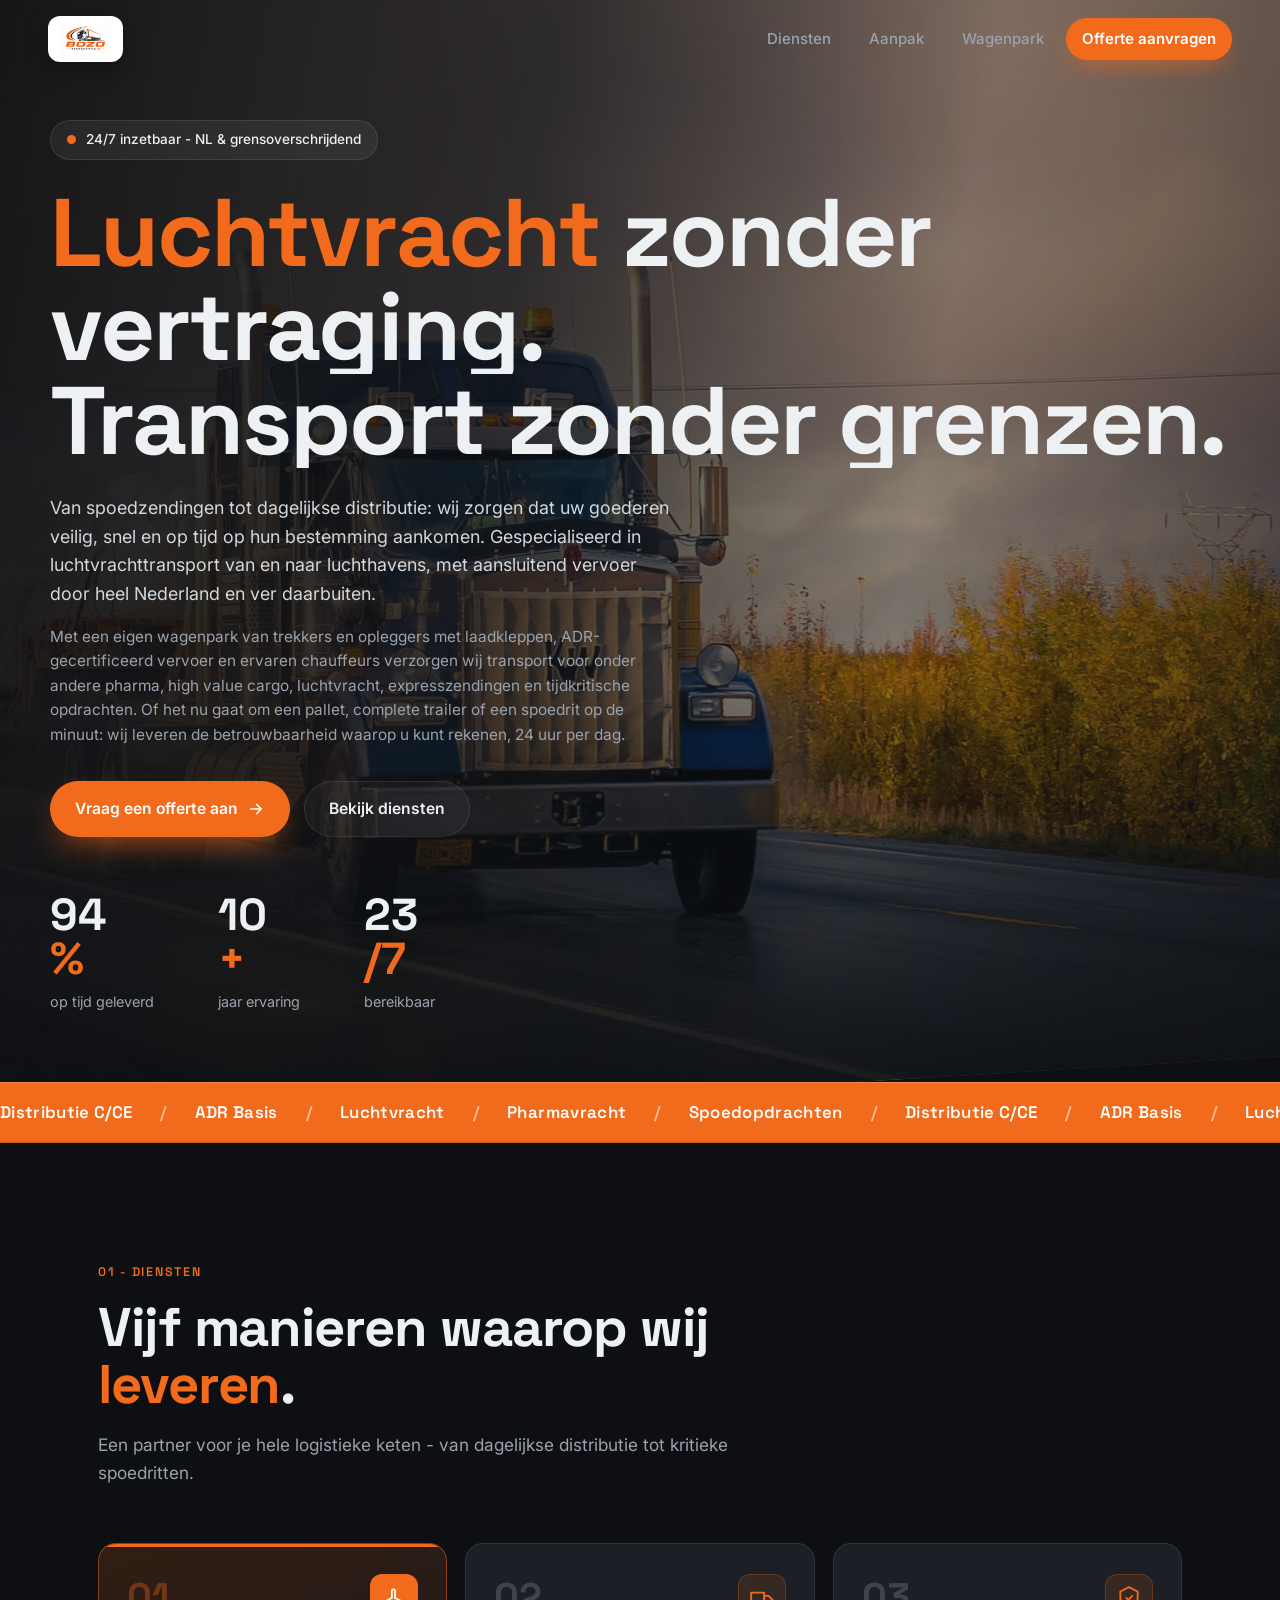
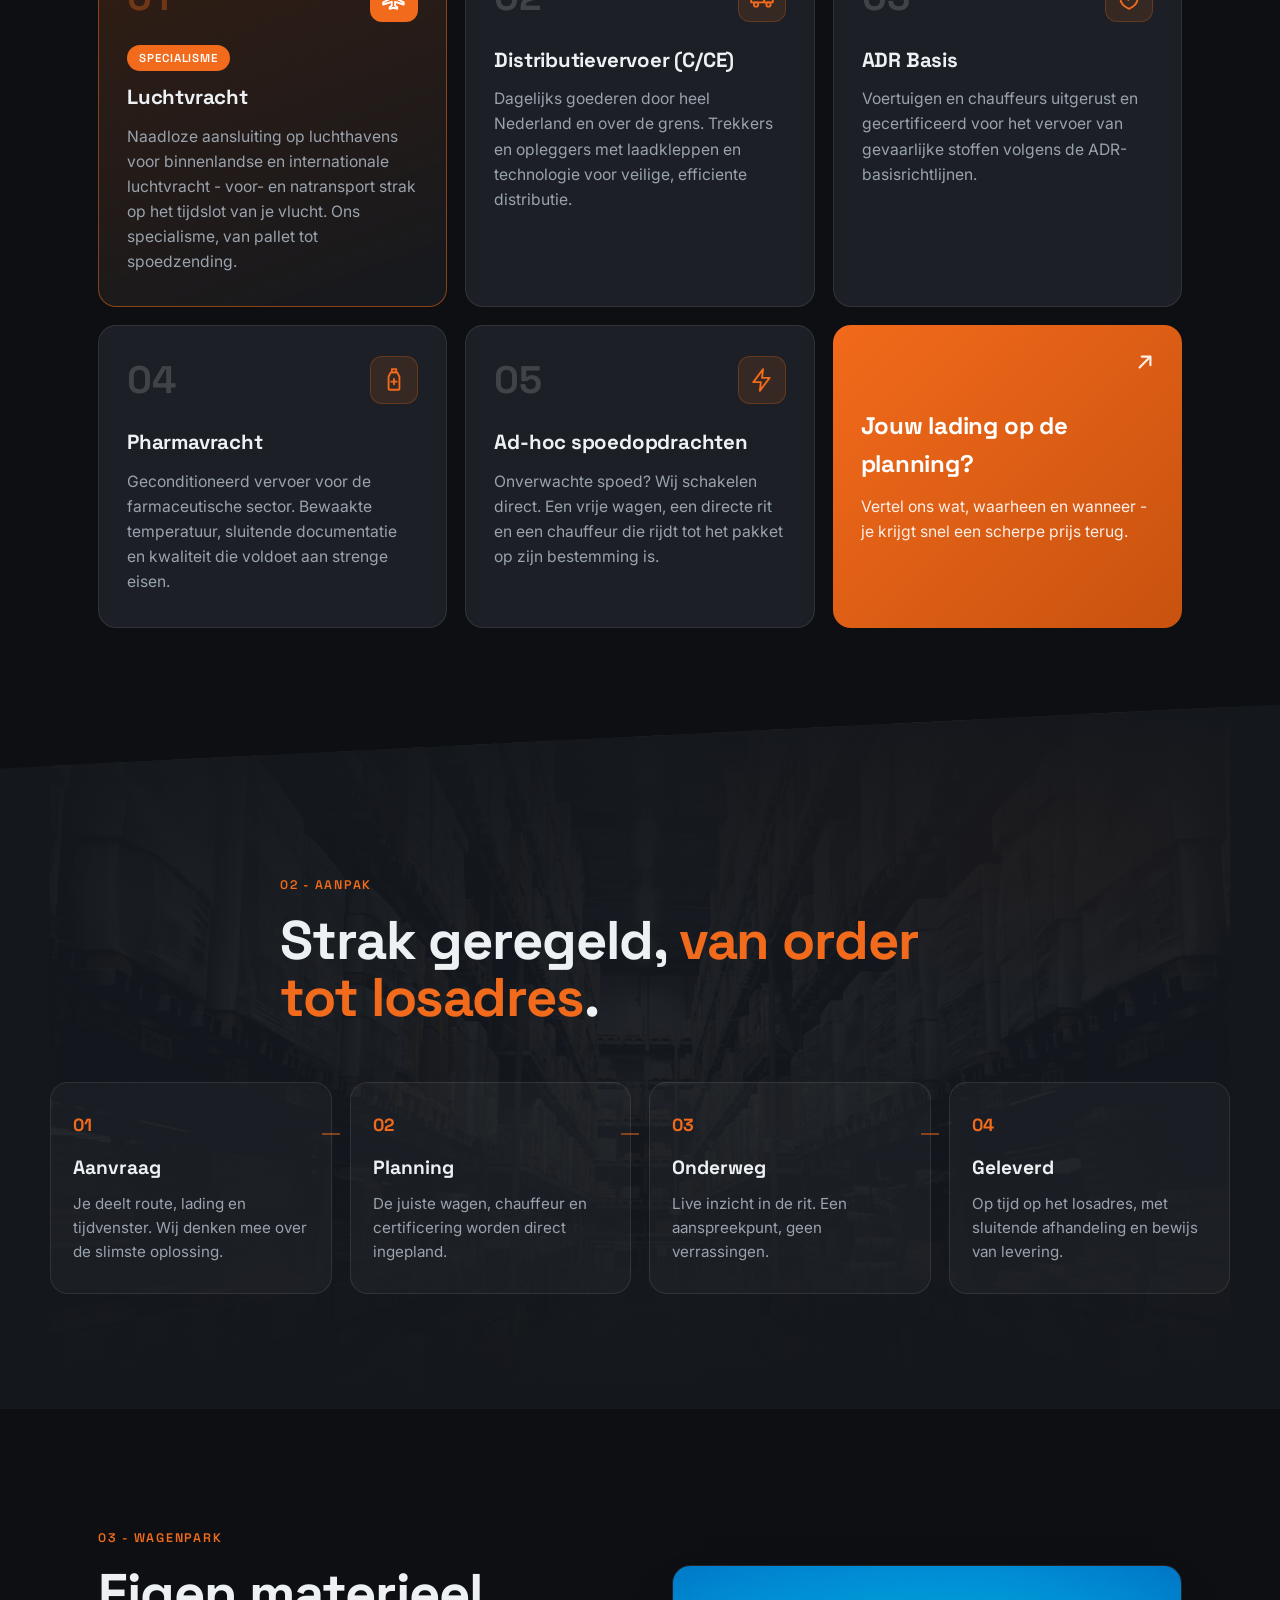
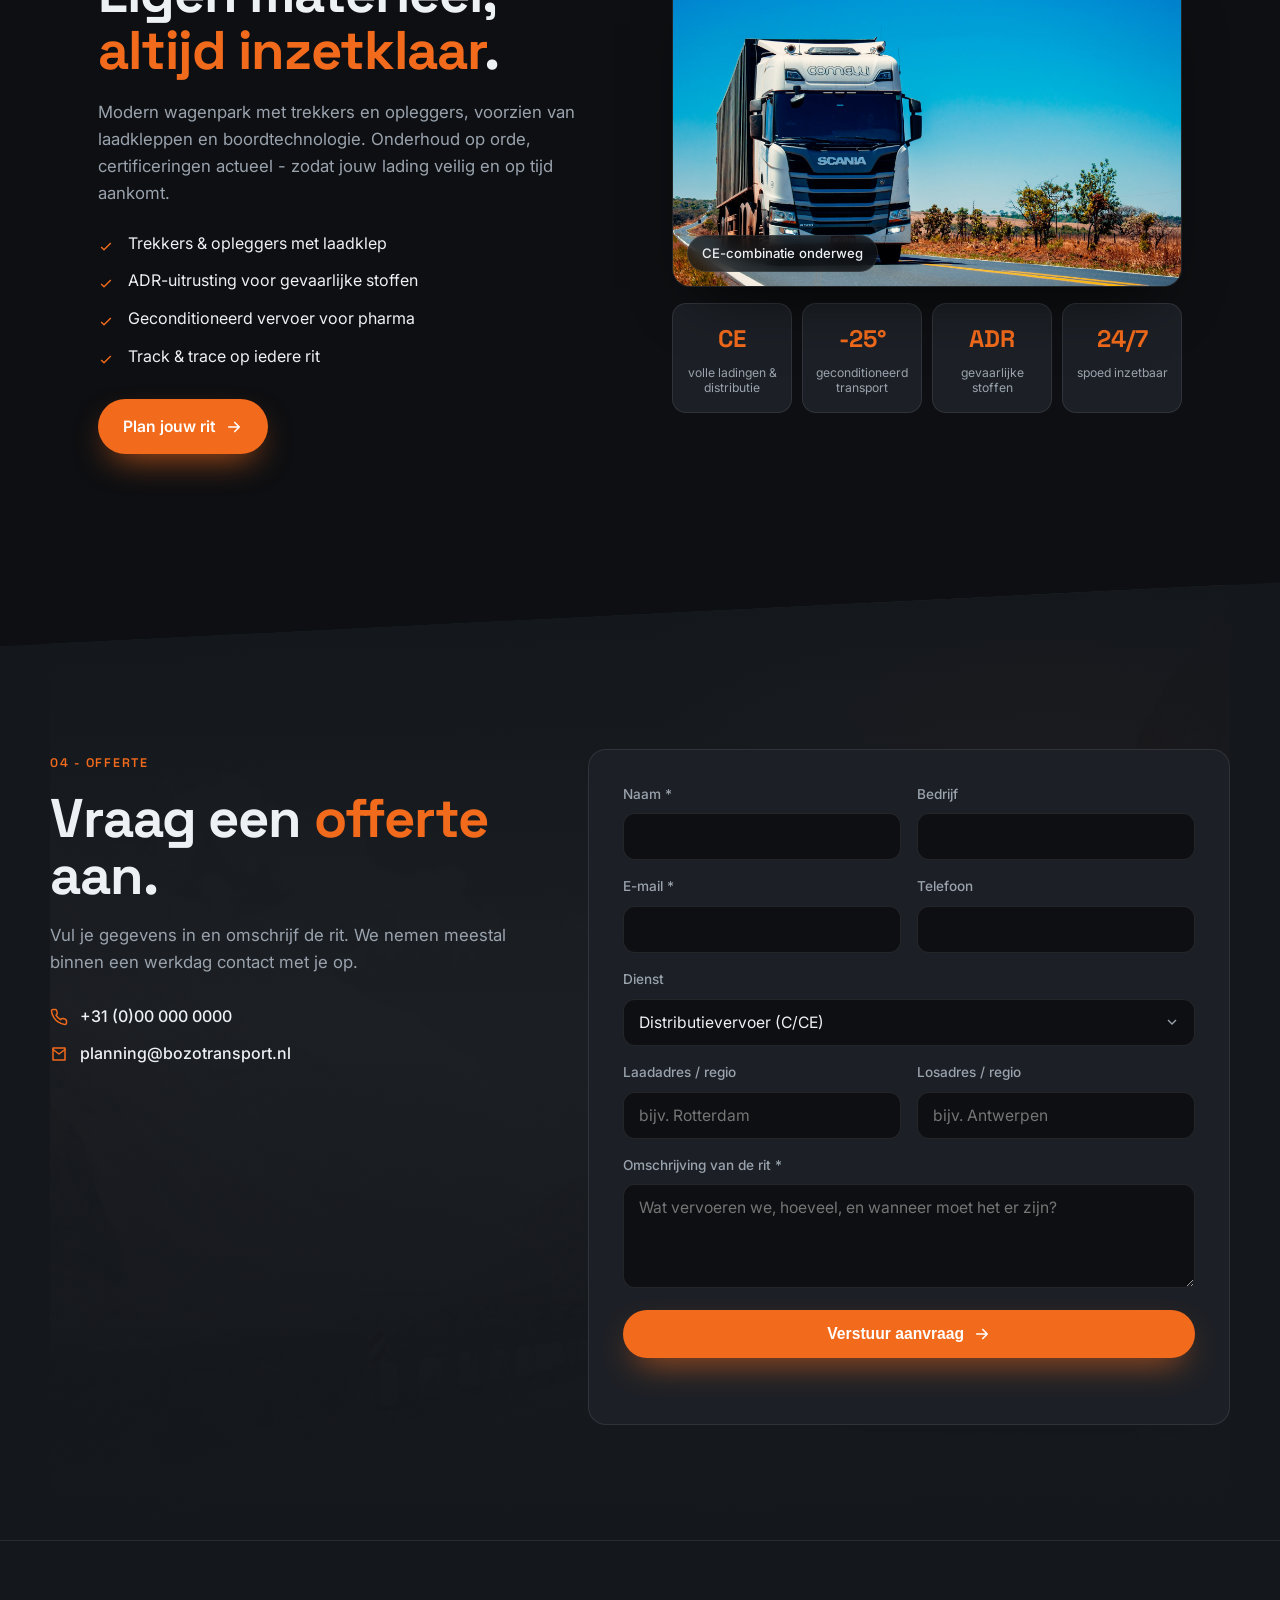
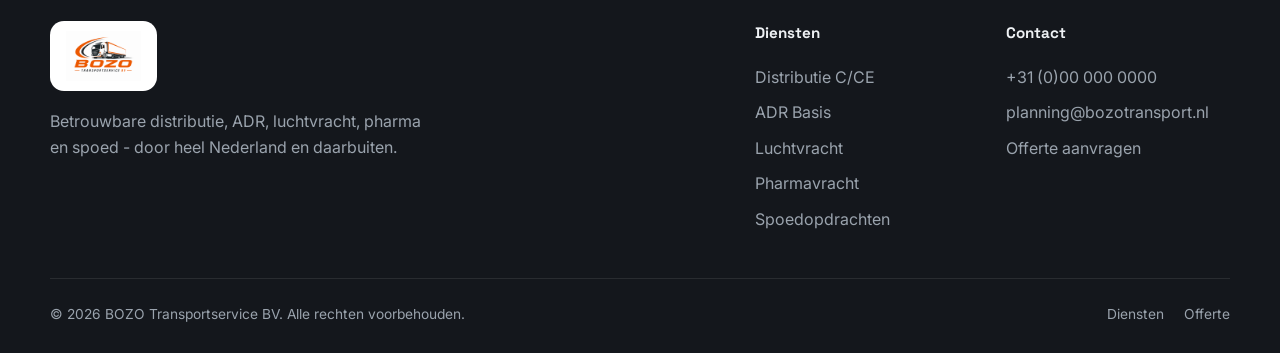
==== commit 7d2d2d09: "Luchtvracht-boodschap in hero, 10+ jaar ervaring, luchtvracht als eerste dienst Co-Authored-By: Clau" ====
--- a/index.html
+++ b/index.html
@@ -53,13 +53,20 @@
           24/7 inzetbaar - NL &amp; grensoverschrijdend
         </div>
         <h1 class="hero-title">
-          <span class="line reveal">Goederen die</span>
-          <span class="line reveal"><span class="accent">nooit</span> stilstaan.</span>
+          <span class="line reveal"><span class="accent">Luchtvracht</span> zonder vertraging.</span>
+          <span class="line reveal">Transport zonder grenzen.</span>
         </h1>
         <p class="hero-sub reveal">
-          Dagelijkse distributie door heel Nederland en over de grens. Eigen trekkers en
-          opleggers met laadkleppen, ADR-gecertificeerd, van pharmavracht tot
-          spoedopdrachten op de minuut.
+          Van spoedzendingen tot dagelijkse distributie: wij zorgen dat uw goederen veilig,
+          snel en op tijd op hun bestemming aankomen. Gespecialiseerd in luchtvrachttransport
+          van en naar luchthavens, met aansluitend vervoer door heel Nederland en ver daarbuiten.
+        </p>
+        <p class="hero-sub hero-sub--2 reveal">
+          Met een eigen wagenpark van trekkers en opleggers met laadkleppen, ADR-gecertificeerd
+          vervoer en ervaren chauffeurs verzorgen wij transport voor onder andere pharma,
+          high value cargo, luchtvracht, expresszendingen en tijdkritische opdrachten. Of het nu
+          gaat om een pallet, complete trailer of een spoedrit op de minuut: wij leveren de
+          betrouwbaarheid waarop u kunt rekenen, 24 uur per dag.
         </p>
         <div class="hero-actions reveal">
           <a href="#offerte" class="btn btn-primary">Vraag een offerte aan
@@ -69,7 +76,7 @@
         </div>
         <div class="hero-stats reveal">
           <div class="stat"><span class="num" data-count="98">0</span><span class="suffix">%</span><small>op tijd geleverd</small></div>
-          <div class="stat"><span class="num" data-count="40">0</span><span class="suffix">+</span><small>voertuigen onderweg</small></div>
+          <div class="stat"><span class="num" data-count="10">0</span><span class="suffix">+</span><small>jaar ervaring</small></div>
           <div class="stat"><span class="num" data-count="24">0</span><span class="suffix">/7</span><small>bereikbaar</small></div>
         </div>
       </div>
@@ -100,9 +107,21 @@
       </div>
 
       <div class="services">
+        <article class="service service-feature reveal">
+          <div class="service-top">
+            <span class="service-num">01</span>
+            <span class="service-icon" aria-hidden="true">
+              <svg viewBox="0 0 24 24" fill="none" stroke="currentColor" stroke-width="1.7" stroke-linecap="round" stroke-linejoin="round"><path d="M21 16l-8-4V5.5a1.5 1.5 0 0 0-3 0V12l-8 4v2l8-2.5V19l-2 1.5V22l3.5-1 3.5 1v-1.5L13 19v-3.5L21 18z"/></svg>
+            </span>
+          </div>
+          <span class="service-flag">Specialisme</span>
+          <h3>Luchtvracht</h3>
+          <p>Naadloze aansluiting op luchthavens voor binnenlandse en internationale luchtvracht - voor- en natransport strak op het tijdslot van je vlucht. Ons specialisme, van pallet tot spoedzending.</p>
+        </article>
+
         <article class="service reveal">
           <div class="service-top">
-            <span class="service-num">01</span>
+            <span class="service-num">02</span>
             <span class="service-icon" aria-hidden="true">
               <svg viewBox="0 0 24 24" fill="none" stroke="currentColor" stroke-width="1.7" stroke-linecap="round" stroke-linejoin="round"><path d="M2 7h12v9H2z"/><path d="M14 10h4l4 4v2h-8z"/><circle cx="6.5" cy="18" r="2"/><circle cx="18" cy="18" r="2"/></svg>
             </span>
@@ -113,24 +132,13 @@
 
         <article class="service reveal">
           <div class="service-top">
-            <span class="service-num">02</span>
+            <span class="service-num">03</span>
             <span class="service-icon" aria-hidden="true">
               <svg viewBox="0 0 24 24" fill="none" stroke="currentColor" stroke-width="1.7" stroke-linecap="round" stroke-linejoin="round"><path d="M12 2l8 4v6c0 5-3.5 8-8 10-4.5-2-8-5-8-10V6z"/><path d="M9.5 12l1.8 1.8L15 10"/></svg>
             </span>
           </div>
           <h3>ADR Basis</h3>
           <p>Voertuigen en chauffeurs uitgerust en gecertificeerd voor het vervoer van gevaarlijke stoffen volgens de ADR-basisrichtlijnen.</p>
-        </article>
-
-        <article class="service reveal">
-          <div class="service-top">
-            <span class="service-num">03</span>
-            <span class="service-icon" aria-hidden="true">
-              <svg viewBox="0 0 24 24" fill="none" stroke="currentColor" stroke-width="1.7" stroke-linecap="round" stroke-linejoin="round"><path d="M21 16l-8-4V5.5a1.5 1.5 0 0 0-3 0V12l-8 4v2l8-2.5V19l-2 1.5V22l3.5-1 3.5 1v-1.5L13 19v-3.5L21 18z"/></svg>
-            </span>
-          </div>
-          <h3>Luchtvracht</h3>
-          <p>Naadloze aansluiting op luchthavens voor binnenlandse en internationale luchtvracht - voor- en natransport strak op het tijdslot van je vlucht.</p>
         </article>
 
         <article class="service reveal">
--- a/styles.css
+++ b/styles.css
@@ -145,7 +145,9 @@
 
 .hero-title { font-size: clamp(2.8rem, 8vw, 6rem); line-height: .98; letter-spacing: -.02em; font-weight: 700; }
 .hero-title .line { display: block; overflow: hidden; }
-.hero-sub { max-width: 600px; margin: 26px 0 34px; color: #c8cdd3; font-size: clamp(1rem,1.4vw,1.18rem); }
+.hero-sub { max-width: 620px; margin: 26px 0 0; color: #d3d8dd; font-size: clamp(1rem,1.4vw,1.18rem); }
+.hero-sub--2 { color: var(--muted); font-size: clamp(.95rem,1.2vw,1.02rem); margin-top: 16px; margin-bottom: 34px; }
+.hero-actions { margin-top: 34px; }
 .hero-actions { display: flex; flex-wrap: wrap; gap: 14px; }
 
 .hero-stats { display: flex; flex-wrap: wrap; gap: clamp(24px,5vw,64px); margin-top: 56px; }
@@ -217,6 +219,20 @@
 .service-icon svg { width: 26px; height: 26px; }
 .service h3 { font-size: 1.28rem; margin-bottom: 10px; letter-spacing: -.01em; }
 .service p { color: var(--muted); font-size: .98rem; }
+
+/* featured service (Luchtvracht) */
+.service-feature {
+  background: linear-gradient(160deg, rgba(242,106,27,.16), rgba(28,32,38,.6));
+  border-color: rgba(242,106,27,.5);
+}
+.service-feature::before { width: 100%; }
+.service-feature .service-icon { background: var(--orange); color: #fff; border-color: transparent; }
+.service-feature .service-num { color: rgba(242,106,27,.35); }
+.service-flag {
+  display: inline-block; margin-bottom: 10px; padding: 4px 12px; border-radius: 999px;
+  background: var(--orange); color: #fff; font-family: 'Space Grotesk'; font-weight: 600;
+  font-size: .72rem; letter-spacing: .08em; text-transform: uppercase;
+}
 
 .service-cta {
   background: linear-gradient(135deg, var(--orange), #c8520f);
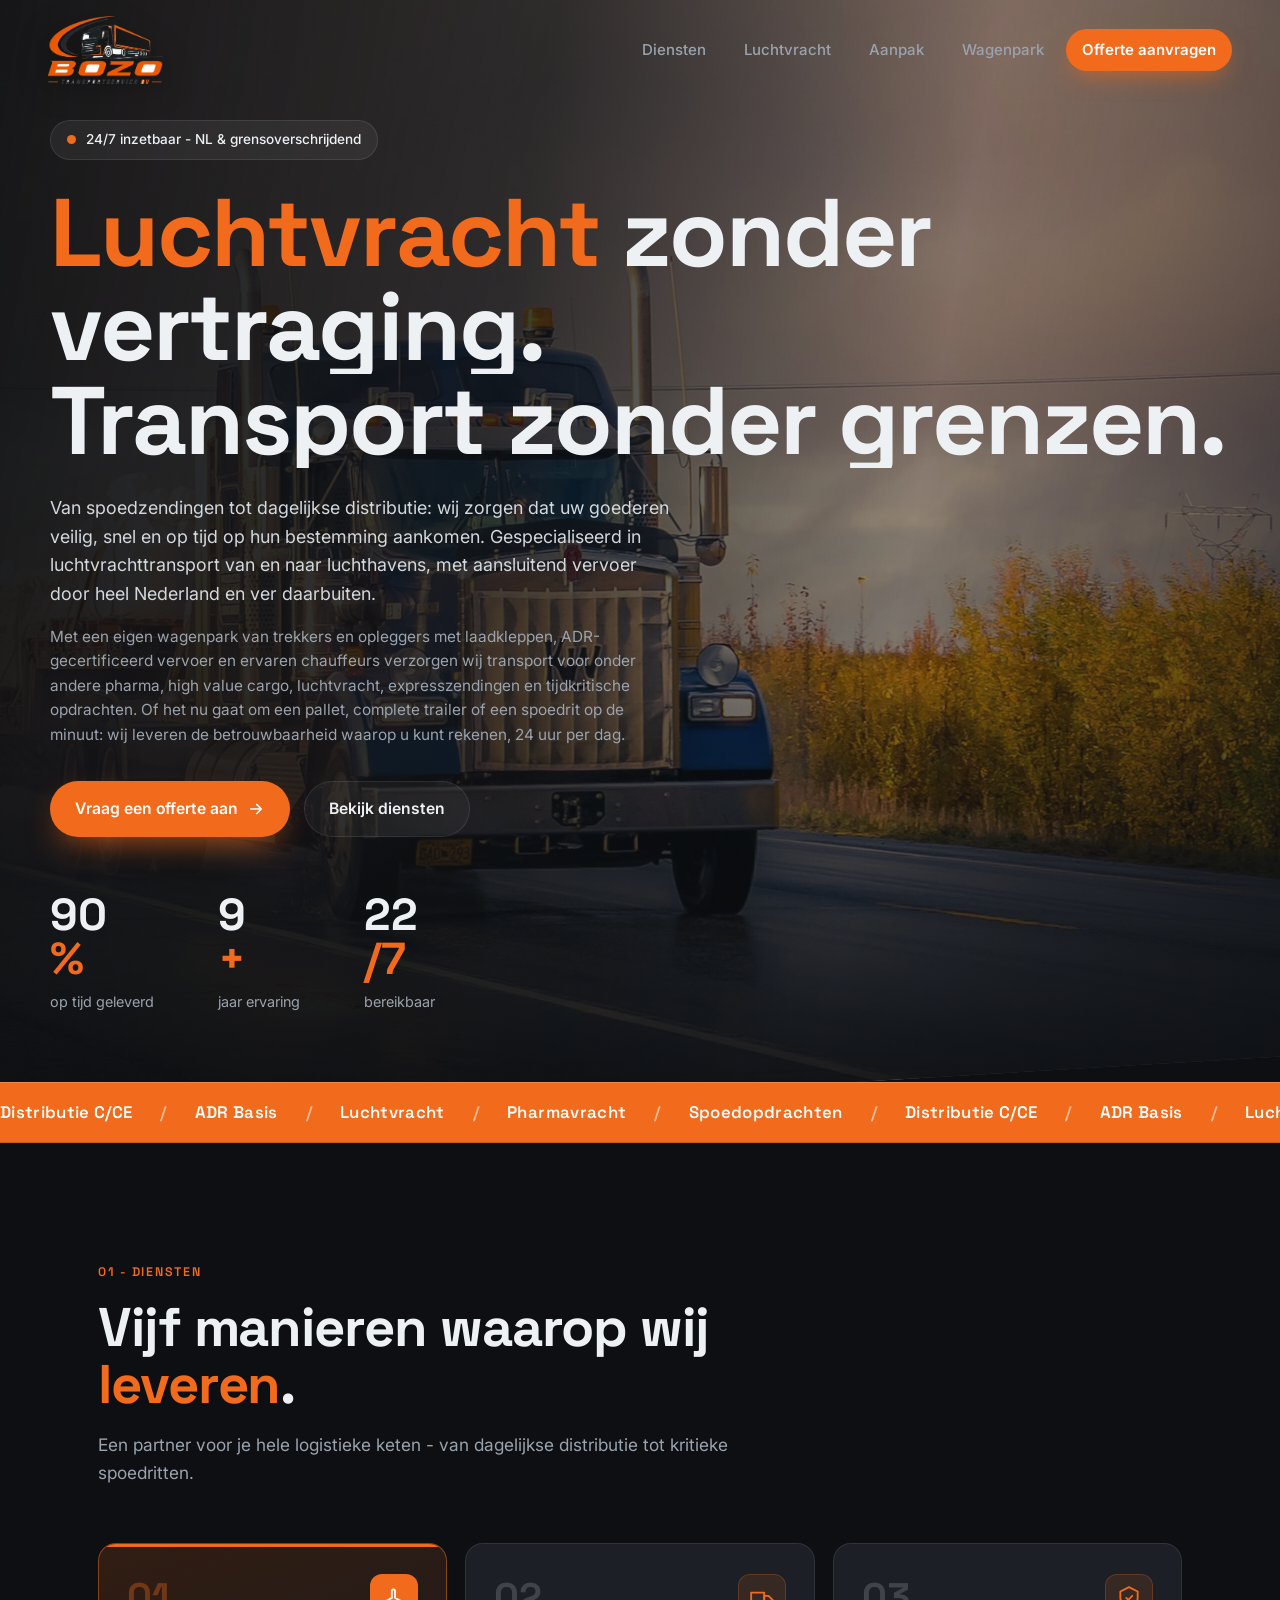
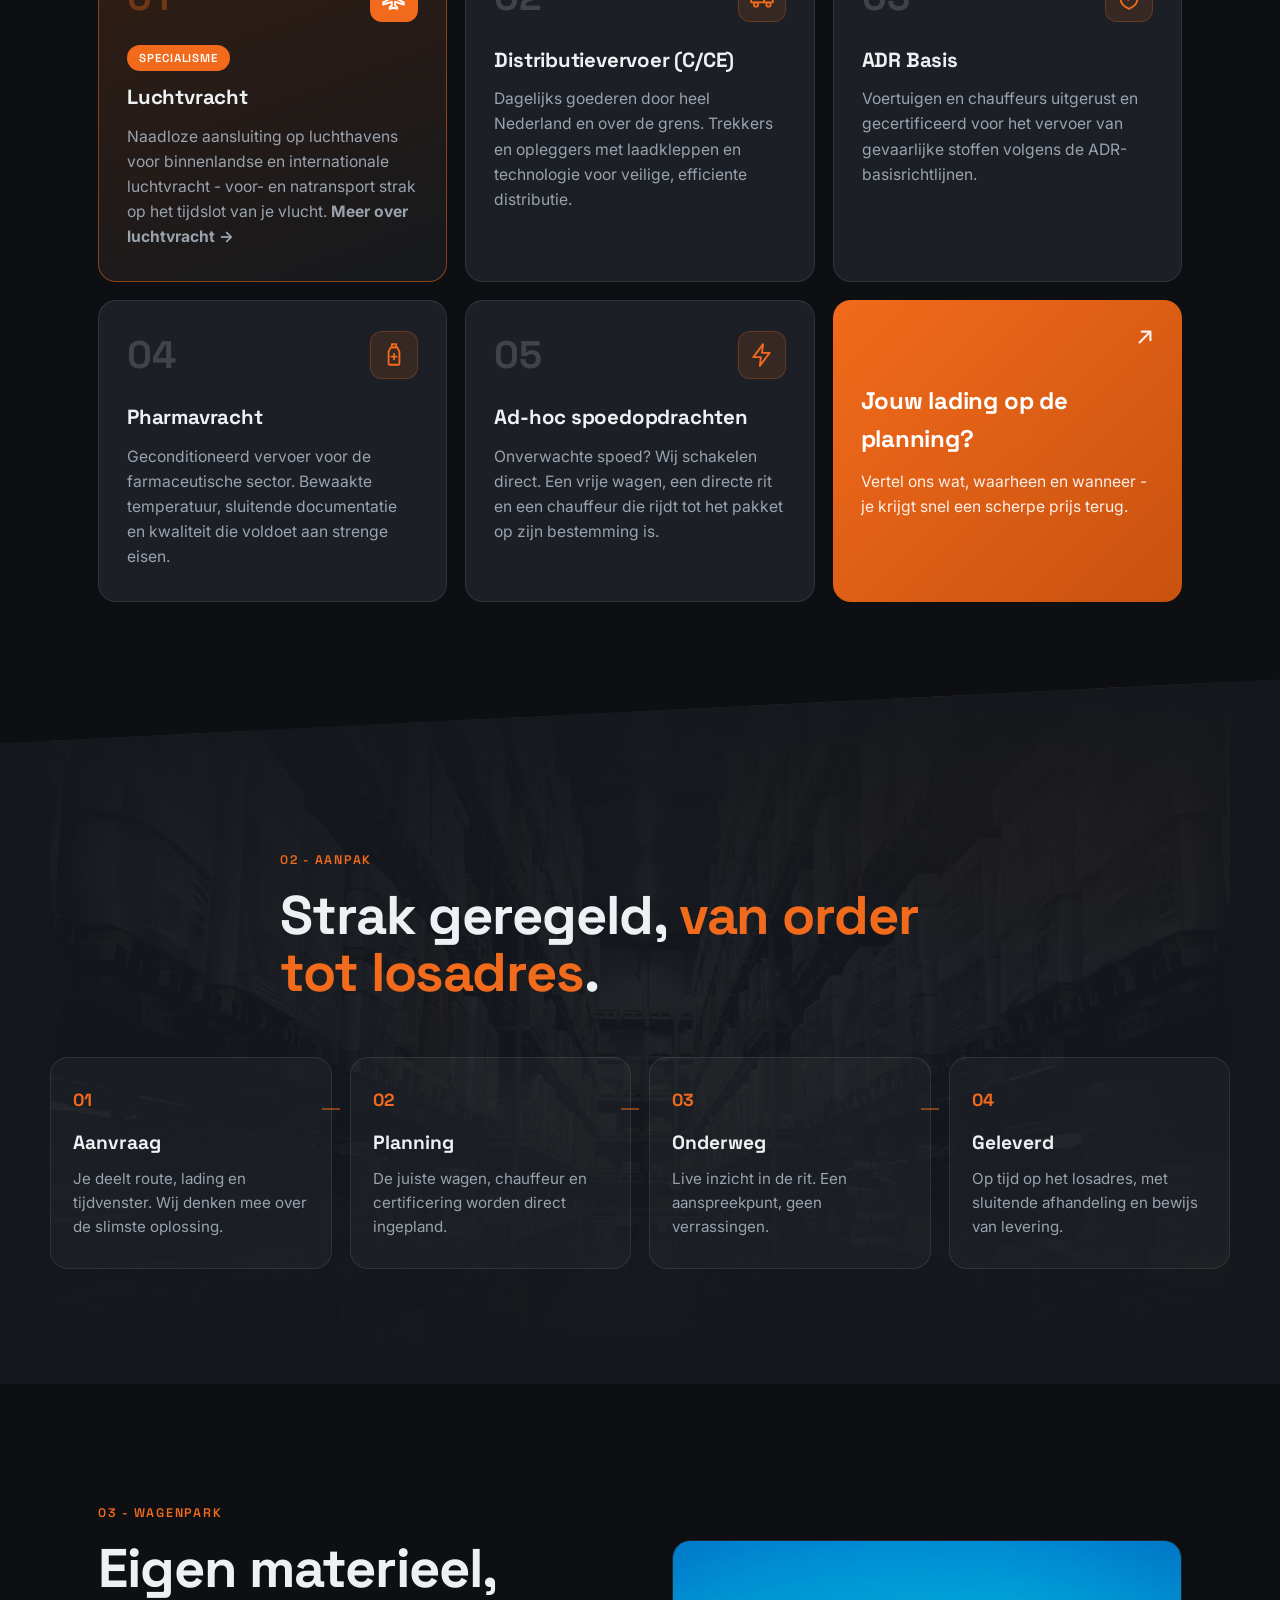
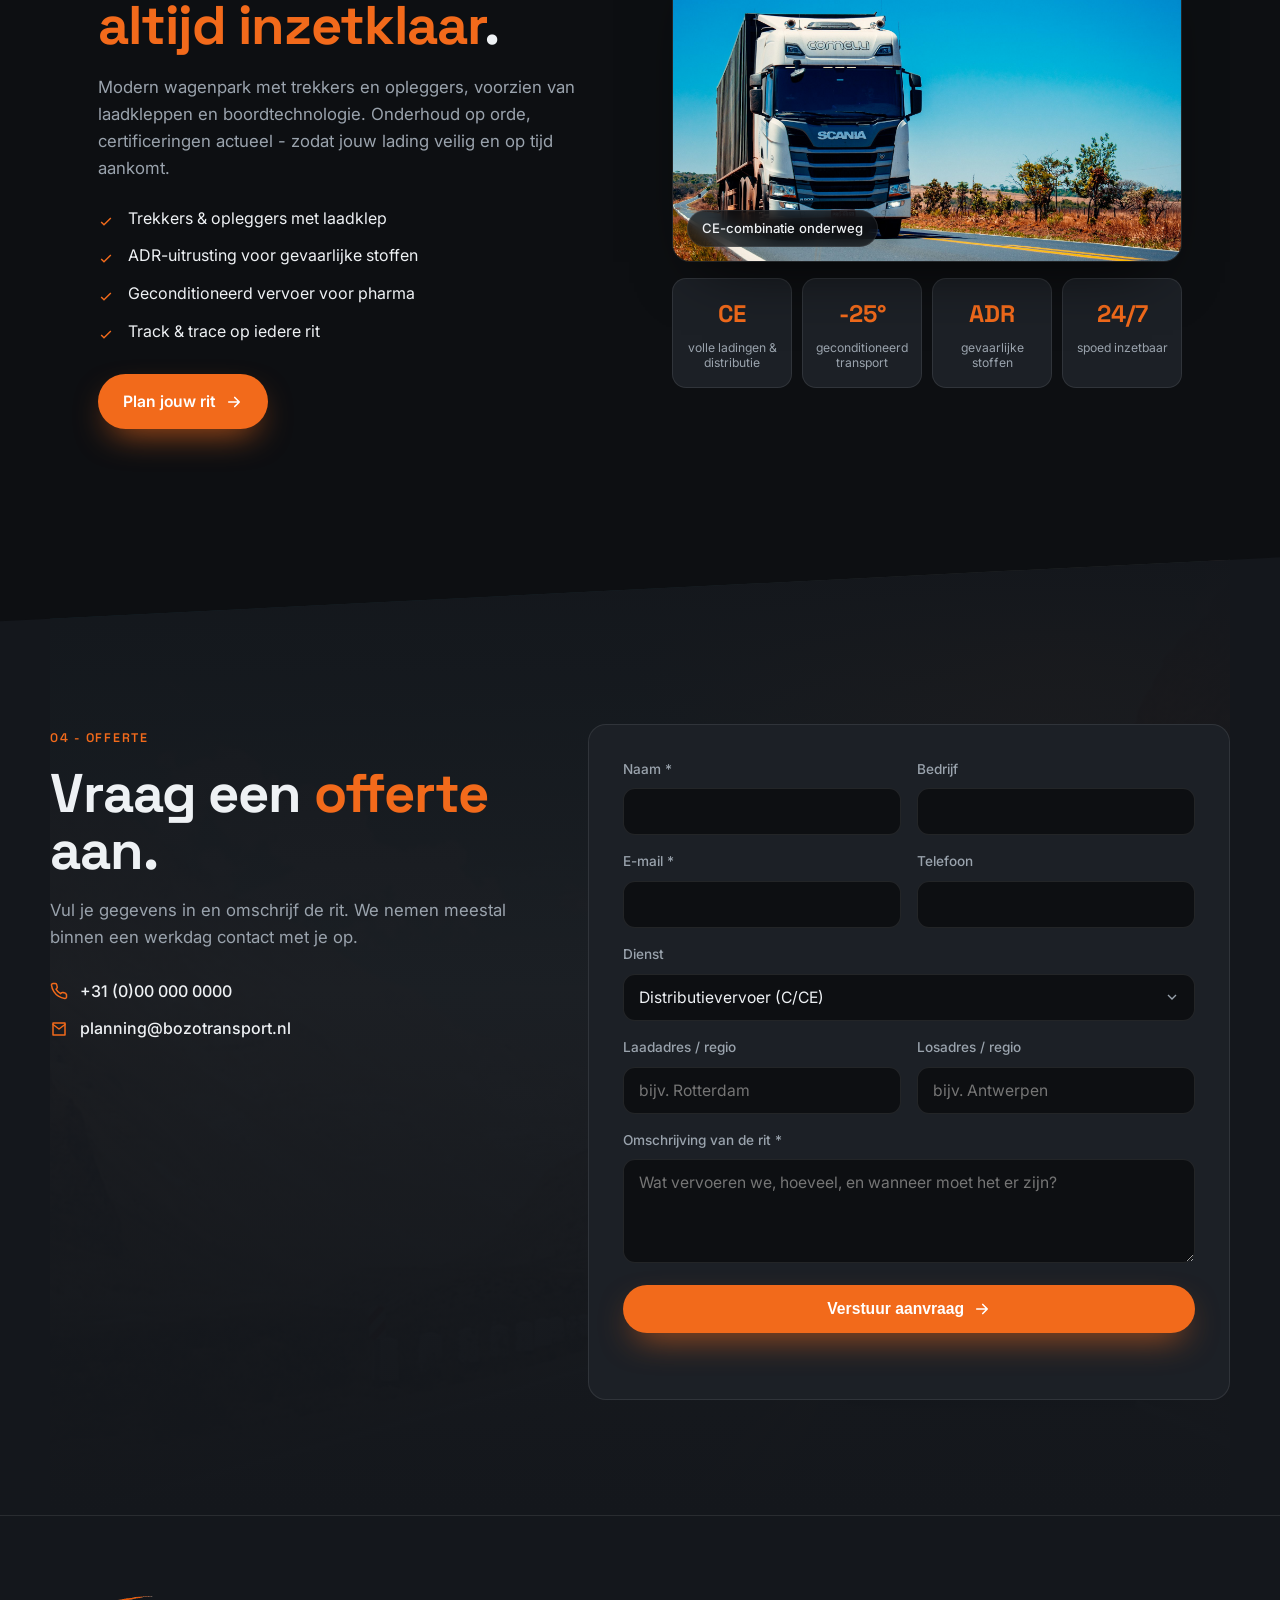
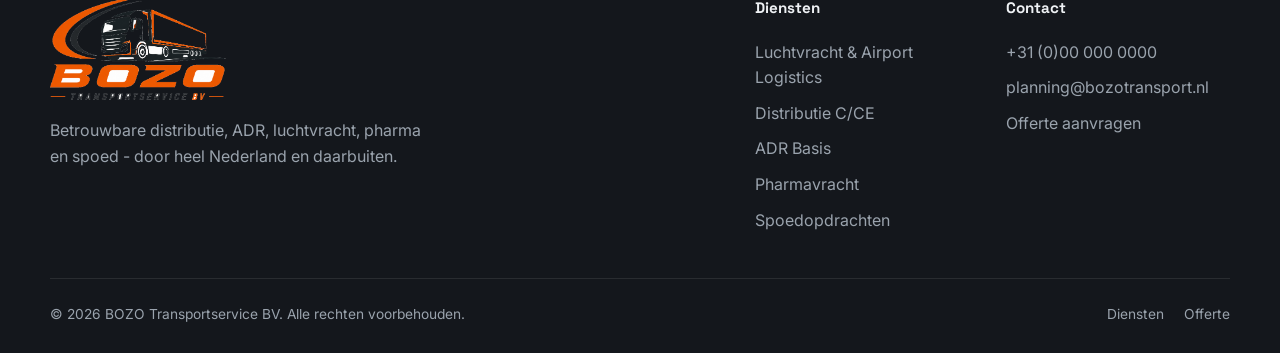
==== commit 722cf1f4: "Dienstenpagina + luchtvracht-submap met airport logistics content Co-Authored-By: Claude Opus 4.8 <n" ====
--- a/index.html
+++ b/index.html
@@ -23,7 +23,8 @@
       <img src="assets/logo.png" alt="BOZO Transportservice BV" class="brand-logo" />
     </a>
     <nav class="nav-links" aria-label="Hoofdmenu">
-      <a href="#diensten">Diensten</a>
+      <a href="diensten/">Diensten</a>
+      <a href="diensten/luchtvracht/">Luchtvracht</a>
       <a href="#aanpak">Aanpak</a>
       <a href="#wagenpark">Wagenpark</a>
       <a href="#offerte" class="nav-cta">Offerte aanvragen</a>
@@ -34,7 +35,8 @@
   </header>
 
   <div class="mobile-menu" id="mobileMenu" aria-hidden="true">
-    <a href="#diensten">Diensten</a>
+    <a href="diensten/">Diensten</a>
+    <a href="diensten/luchtvracht/">Luchtvracht</a>
     <a href="#aanpak">Aanpak</a>
     <a href="#wagenpark">Wagenpark</a>
     <a href="#offerte">Offerte aanvragen</a>
@@ -72,7 +74,7 @@
           <a href="#offerte" class="btn btn-primary">Vraag een offerte aan
             <svg viewBox="0 0 24 24" width="18" height="18" fill="none" stroke="currentColor" stroke-width="2.2" stroke-linecap="round" stroke-linejoin="round"><path d="M5 12h14M13 6l6 6-6 6"/></svg>
           </a>
-          <a href="#diensten" class="btn btn-ghost">Bekijk diensten</a>
+          <a href="diensten/" class="btn btn-ghost">Bekijk diensten</a>
         </div>
         <div class="hero-stats reveal">
           <div class="stat"><span class="num" data-count="98">0</span><span class="suffix">%</span><small>op tijd geleverd</small></div>
@@ -107,7 +109,7 @@
       </div>
 
       <div class="services">
-        <article class="service service-feature reveal">
+        <a href="diensten/luchtvracht/" class="service service-feature reveal">
           <div class="service-top">
             <span class="service-num">01</span>
             <span class="service-icon" aria-hidden="true">
@@ -116,8 +118,8 @@
           </div>
           <span class="service-flag">Specialisme</span>
           <h3>Luchtvracht</h3>
-          <p>Naadloze aansluiting op luchthavens voor binnenlandse en internationale luchtvracht - voor- en natransport strak op het tijdslot van je vlucht. Ons specialisme, van pallet tot spoedzending.</p>
-        </article>
+          <p>Naadloze aansluiting op luchthavens voor binnenlandse en internationale luchtvracht - voor- en natransport strak op het tijdslot van je vlucht. <strong>Meer over luchtvracht &rarr;</strong></p>
+        </a>
 
         <article class="service reveal">
           <div class="service-top">
@@ -329,11 +331,11 @@
       <div class="footer-cols">
         <div class="footer-col">
           <h4>Diensten</h4>
-          <a href="#diensten">Distributie C/CE</a>
-          <a href="#diensten">ADR Basis</a>
-          <a href="#diensten">Luchtvracht</a>
-          <a href="#diensten">Pharmavracht</a>
-          <a href="#diensten">Spoedopdrachten</a>
+          <a href="diensten/luchtvracht/">Luchtvracht &amp; Airport Logistics</a>
+          <a href="diensten/">Distributie C/CE</a>
+          <a href="diensten/">ADR Basis</a>
+          <a href="diensten/">Pharmavracht</a>
+          <a href="diensten/">Spoedopdrachten</a>
         </div>
         <div class="footer-col">
           <h4>Contact</h4>
@@ -346,7 +348,7 @@
     <div class="footer-bottom">
       <span>&copy; <span id="year"></span> BOZO Transportservice BV. Alle rechten voorbehouden.</span>
       <span class="footer-links">
-        <a href="#diensten">Diensten</a>
+        <a href="diensten/">Diensten</a>
         <a href="#offerte">Offerte</a>
       </span>
     </div>
--- a/styles.css
+++ b/styles.css
@@ -63,14 +63,11 @@
 }
 .brand { display: inline-flex; align-items: center; }
 .brand-logo {
-  height: 46px; width: auto;
-  background: #fff;
-  padding: 6px 12px;
-  border-radius: 12px;
-  box-shadow: 0 8px 24px rgba(0,0,0,.35);
-  transition: transform .3s var(--ease);
-}
-.nav.scrolled .brand-logo { height: 40px; }
+  height: 68px; width: auto;
+  filter: drop-shadow(0 6px 16px rgba(0,0,0,.45));
+  transition: height .3s var(--ease), transform .3s var(--ease);
+}
+.nav.scrolled .brand-logo { height: 56px; }
 .brand-logo:hover { transform: translateY(-2px); }
 
 .nav-links { display: flex; align-items: center; gap: 6px; }
@@ -94,7 +91,7 @@
 .mobile-menu {
   position: fixed; inset: 0 0 auto 0; z-index: 45;
   background: rgba(13,15,18,.97); backdrop-filter: blur(16px);
-  display: flex; flex-direction: column; padding: 96px 28px 32px;
+  display: flex; flex-direction: column; padding: 120px 28px 32px;
   gap: 6px; transform: translateY(-110%); transition: transform .4s var(--ease);
   border-bottom: 1px solid var(--line);
 }
@@ -309,7 +306,7 @@
 /* ------------------------------------------------------------ FOOTER */
 .footer { background: var(--ink-2); border-top: 1px solid var(--line); padding: clamp(56px,7vw,80px) clamp(18px,4vw,48px) 28px; }
 .footer-top { max-width: var(--maxw); margin: 0 auto; display: grid; grid-template-columns: 1.4fr 1fr; gap: 40px; padding-bottom: 40px; border-bottom: 1px solid var(--line); }
-.footer-logo { height: 70px; width: auto; background: #fff; padding: 10px 16px; border-radius: 14px; }
+.footer-logo { height: 104px; width: auto; }
 .footer-brand p { color: var(--muted); margin-top: 18px; max-width: 380px; }
 .footer-cols { display: grid; grid-template-columns: 1fr 1fr; gap: 28px; }
 .footer-col h4 { font-size: .95rem; margin-bottom: 14px; }
@@ -318,6 +315,78 @@
 .footer-bottom { max-width: var(--maxw); margin: 24px auto 0; display: flex; justify-content: space-between; flex-wrap: wrap; gap: 12px; color: var(--muted); font-size: .86rem; }
 .footer-links { display: flex; gap: 20px; }
 .footer-links a:hover { color: var(--orange); }
+
+/* ------------------------------------------------------------ SUBPAGES */
+/* active nav link */
+.nav-links a.active { color: var(--text); background: rgba(255,255,255,.06); }
+
+/* compact page hero */
+.page-hero {
+  position: relative; padding: 150px clamp(18px,4vw,48px) clamp(70px,9vw,120px);
+  overflow: hidden;
+  clip-path: polygon(0 0, 100% 0, 100% calc(100% - 5vw), 0 100%);
+}
+.page-hero-media { position: absolute; inset: 0; z-index: -1; }
+.page-hero-media img { width: 100%; height: 100%; object-fit: cover; object-position: center; }
+.page-hero-media::after {
+  content: ""; position: absolute; inset: 0;
+  background:
+    linear-gradient(100deg, rgba(13,15,18,.95) 0%, rgba(13,15,18,.8) 45%, rgba(13,15,18,.55) 100%),
+    linear-gradient(0deg, rgba(13,15,18,.98) 3%, transparent 55%),
+    radial-gradient(700px 360px at 15% 70%, rgba(242,106,27,.26), transparent 70%);
+}
+.page-hero-inner { max-width: var(--maxw); margin: 0 auto; }
+.breadcrumb { display: flex; align-items: center; gap: 8px; font-size: .86rem; color: var(--muted); margin-bottom: 20px; }
+.breadcrumb a { color: var(--muted); transition: color .2s; }
+.breadcrumb a:hover { color: var(--orange); }
+.breadcrumb .sep { opacity: .5; }
+.breadcrumb .current { color: var(--orange); }
+.page-hero h1 { font-family: 'Space Grotesk'; font-size: clamp(2.4rem,6vw,4.2rem); line-height: 1.02; letter-spacing: -.02em; font-weight: 700; }
+.page-hero .lead { max-width: 640px; margin-top: 20px; color: #cdd2d8; font-size: clamp(1.02rem,1.4vw,1.2rem); }
+
+/* prose content block */
+.prose { max-width: 760px; }
+.prose p { color: var(--muted); font-size: 1.06rem; margin-bottom: 18px; }
+.prose p strong { color: var(--text); }
+.prose-lead { color: var(--text) !important; font-weight: 600; font-family: 'Space Grotesk'; margin: 26px 0 16px !important; font-size: 1.1rem !important; }
+
+/* two-column info layout: copy + list card */
+.info-grid { display: grid; grid-template-columns: 1.05fr .95fr; gap: clamp(28px,4vw,56px); align-items: start; }
+.info-copy .eyebrow { margin-bottom: 14px; }
+.info-copy h2 { font-family: 'Space Grotesk'; font-size: clamp(1.7rem,3.4vw,2.6rem); line-height: 1.08; letter-spacing: -.02em; font-weight: 700; margin-bottom: 20px; }
+.info-copy p { color: var(--muted); font-size: 1.04rem; margin-bottom: 16px; }
+.info-card { background: var(--ink-3); border: 1px solid var(--line); border-radius: var(--radius); padding: clamp(24px,3vw,34px); position: sticky; top: 100px; }
+.info-card h3 { font-size: 1.05rem; margin-bottom: 18px; color: var(--text); }
+.info-card .fleet-list { margin-bottom: 0; }
+
+/* audience chips */
+.chip-list { list-style: none; display: flex; flex-wrap: wrap; gap: 10px; margin-top: 4px; }
+.chip-list li {
+  padding: 10px 18px; border-radius: 999px; background: rgba(255,255,255,.04);
+  border: 1px solid var(--line); font-weight: 500; font-size: .96rem;
+  transition: border-color .25s var(--ease), transform .25s var(--ease), background .25s var(--ease);
+}
+.chip-list li:hover { border-color: rgba(242,106,27,.5); background: rgba(242,106,27,.1); transform: translateY(-2px); }
+.chip-list li.highlight { border-color: rgba(242,106,27,.4); background: rgba(242,106,27,.12); color: var(--text); }
+
+/* page CTA banner */
+.cta-banner {
+  max-width: var(--maxw); margin: 0 auto; text-align: center;
+  background: linear-gradient(135deg, var(--orange), #c8520f);
+  border-radius: calc(var(--radius) + 6px); padding: clamp(40px,6vw,68px) clamp(24px,4vw,48px);
+}
+.cta-banner h2 { font-family: 'Space Grotesk'; font-size: clamp(1.8rem,4vw,2.8rem); font-weight: 700; letter-spacing: -.02em; }
+.cta-banner p { color: rgba(255,255,255,.92); margin: 14px auto 26px; max-width: 560px; font-size: 1.06rem; }
+.cta-banner .btn { background: #fff; color: var(--ink); }
+.cta-banner .btn:hover { background: var(--ink); color: #fff; }
+
+@media (max-width: 920px) {
+  .info-grid { grid-template-columns: 1fr; }
+  .info-card { position: static; }
+}
+@media (max-width: 680px) {
+  .page-hero { clip-path: polygon(0 0, 100% 0, 100% calc(100% - 9vw), 0 100%); }
+}
 
 /* ------------------------------------------------------------ REVEAL ANIM */
 .reveal { opacity: 0; transform: translateY(26px); transition: opacity .7s var(--ease), transform .7s var(--ease); }
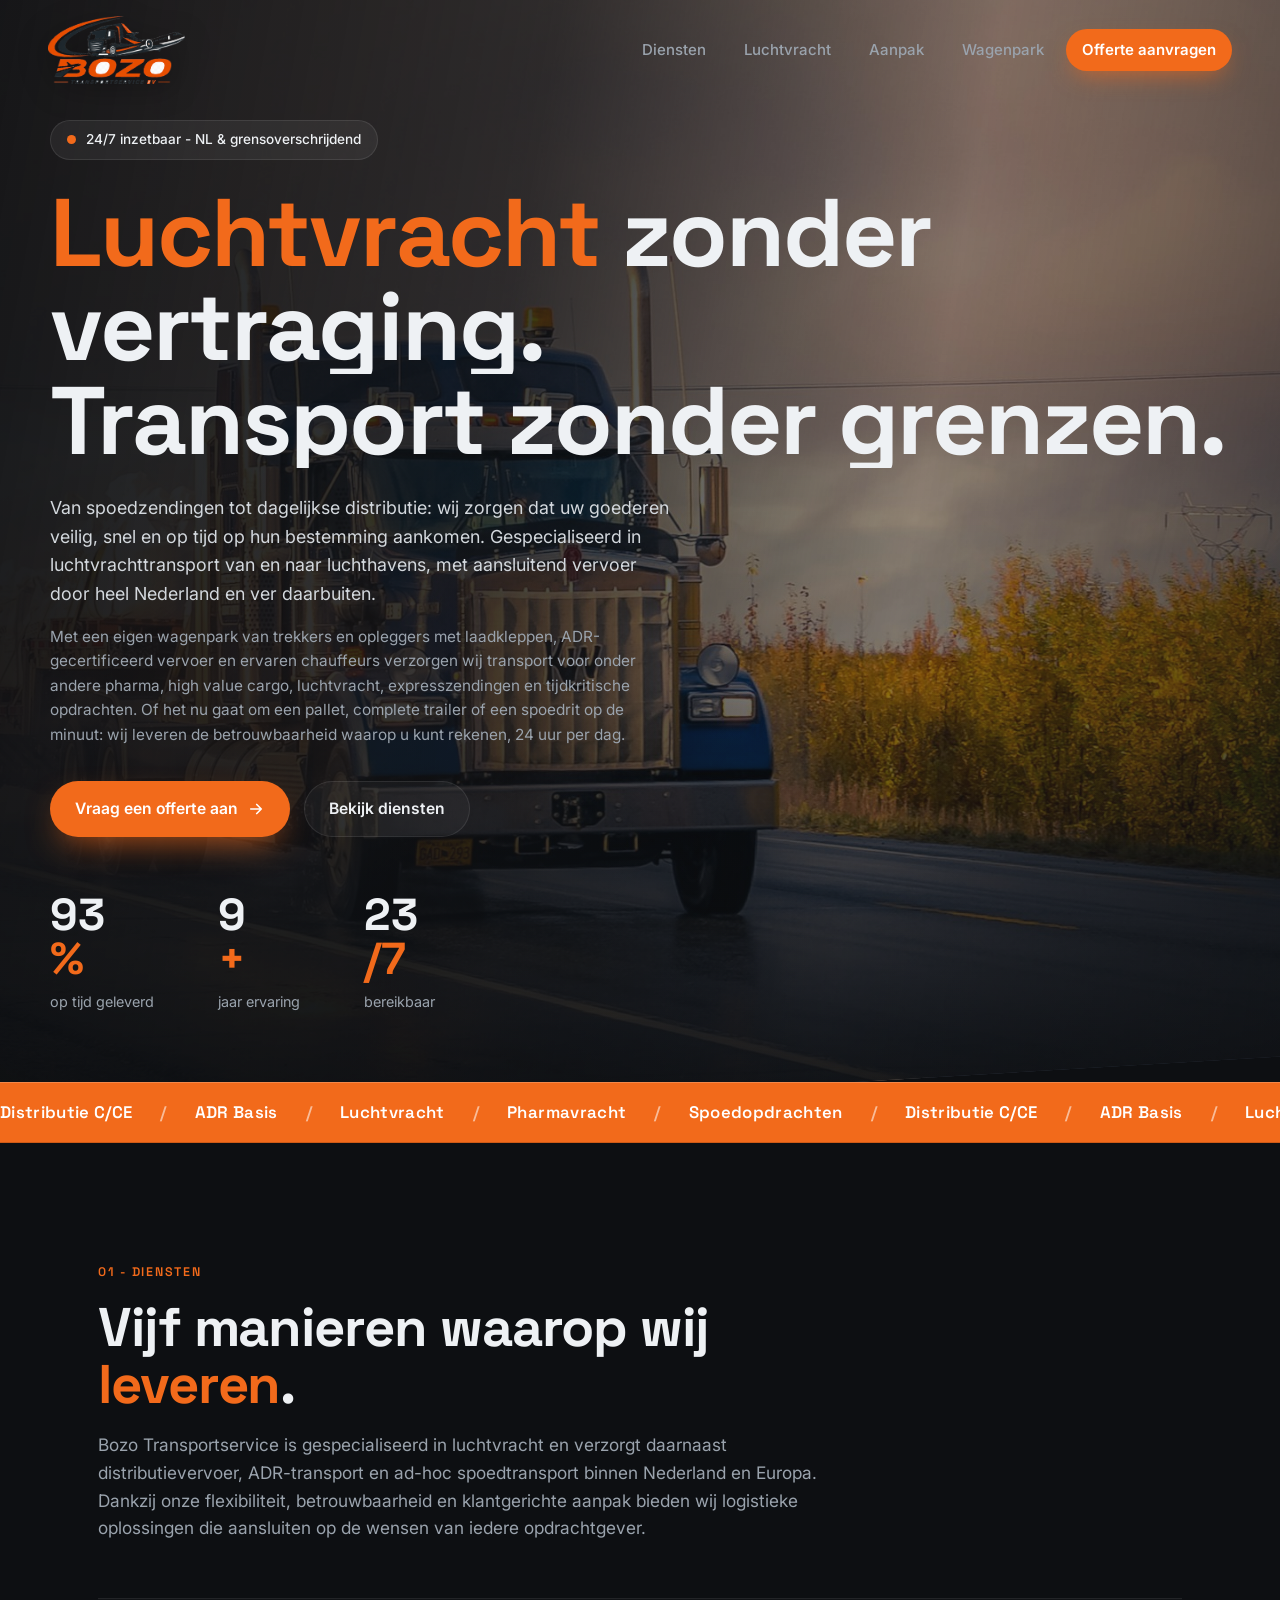
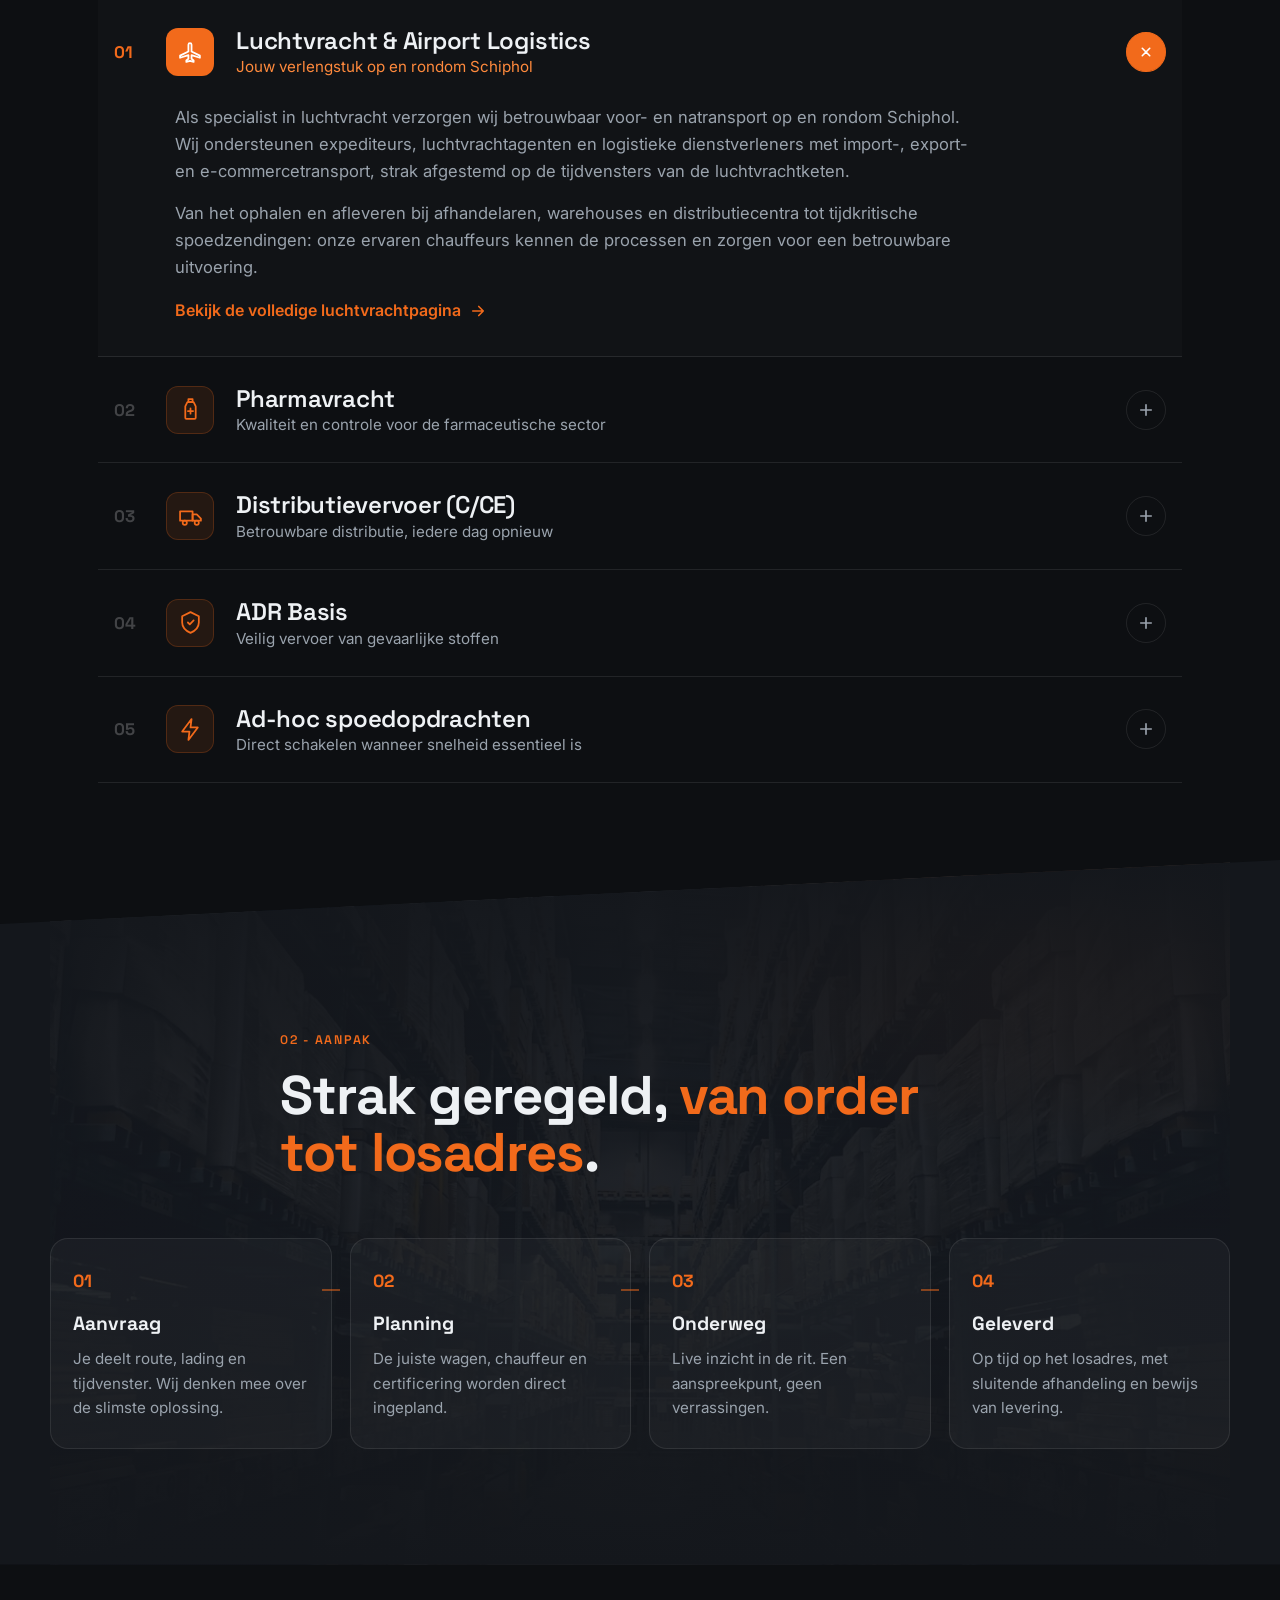
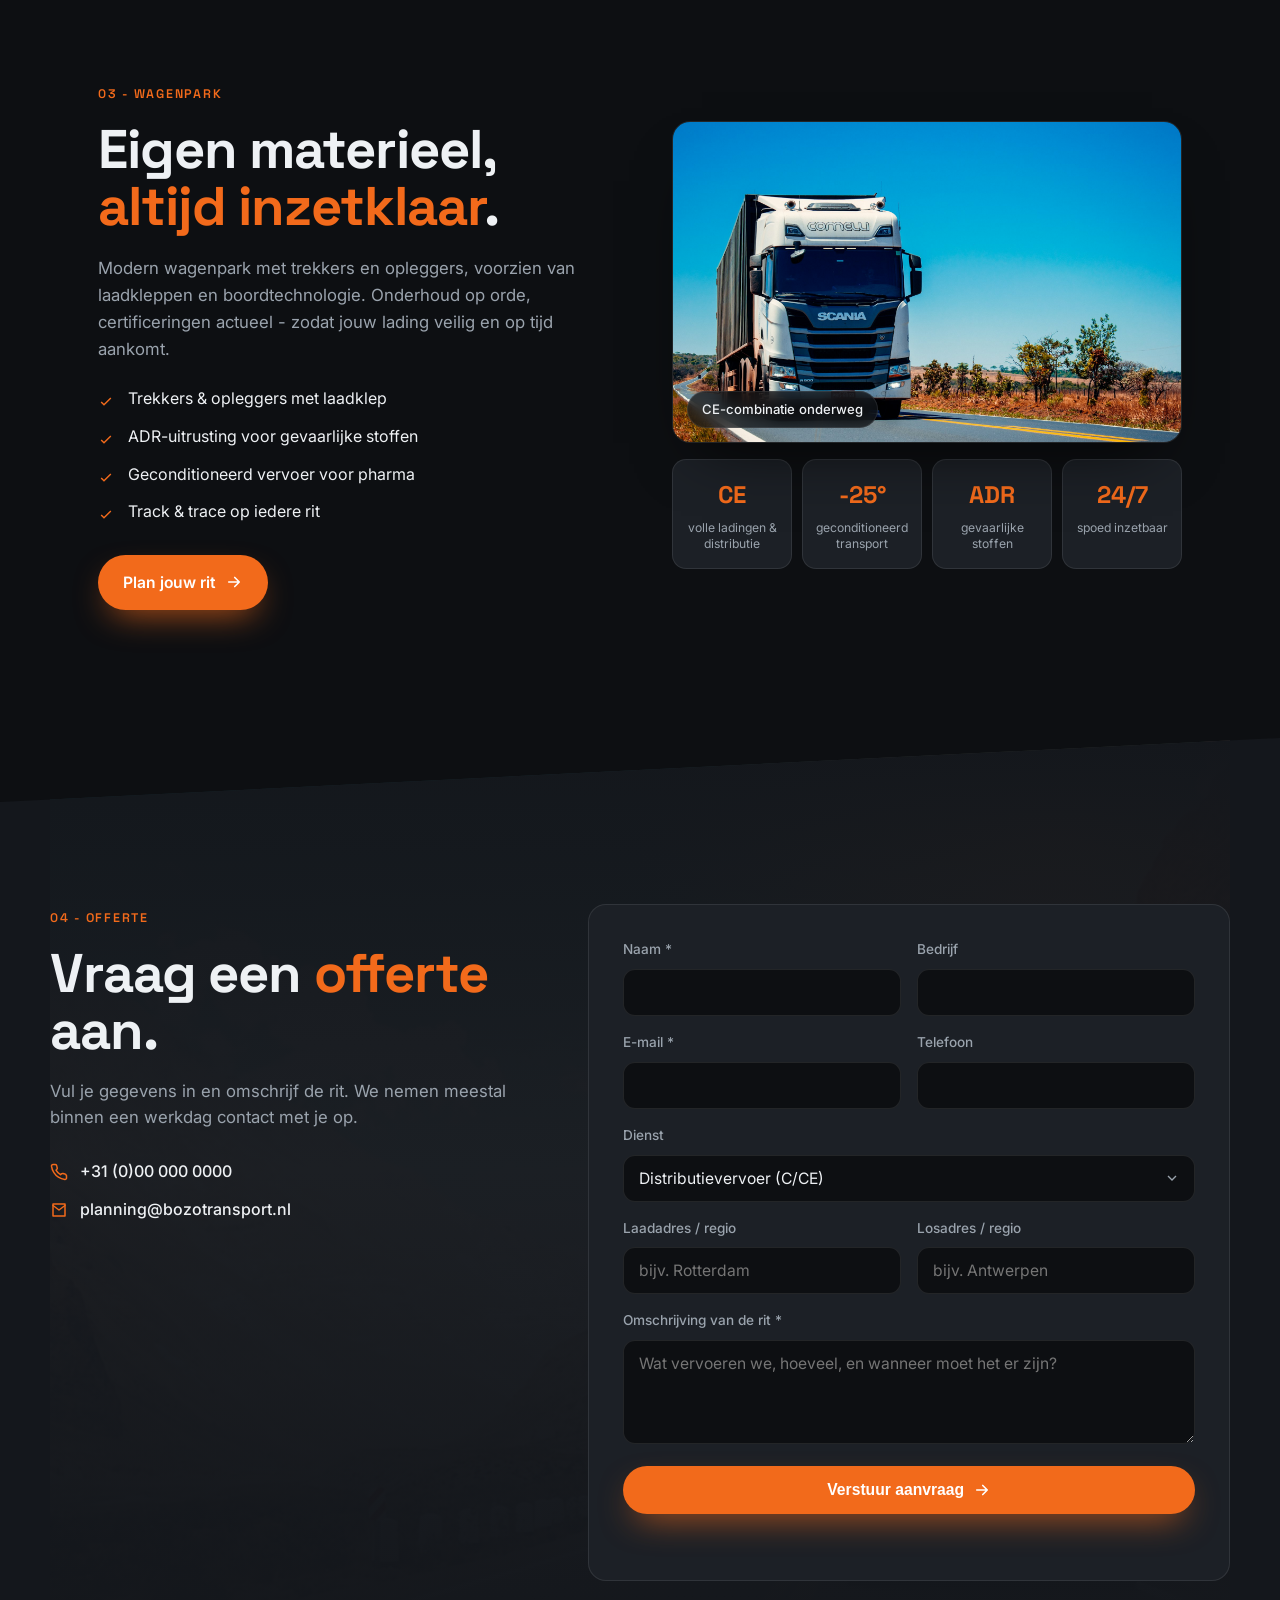
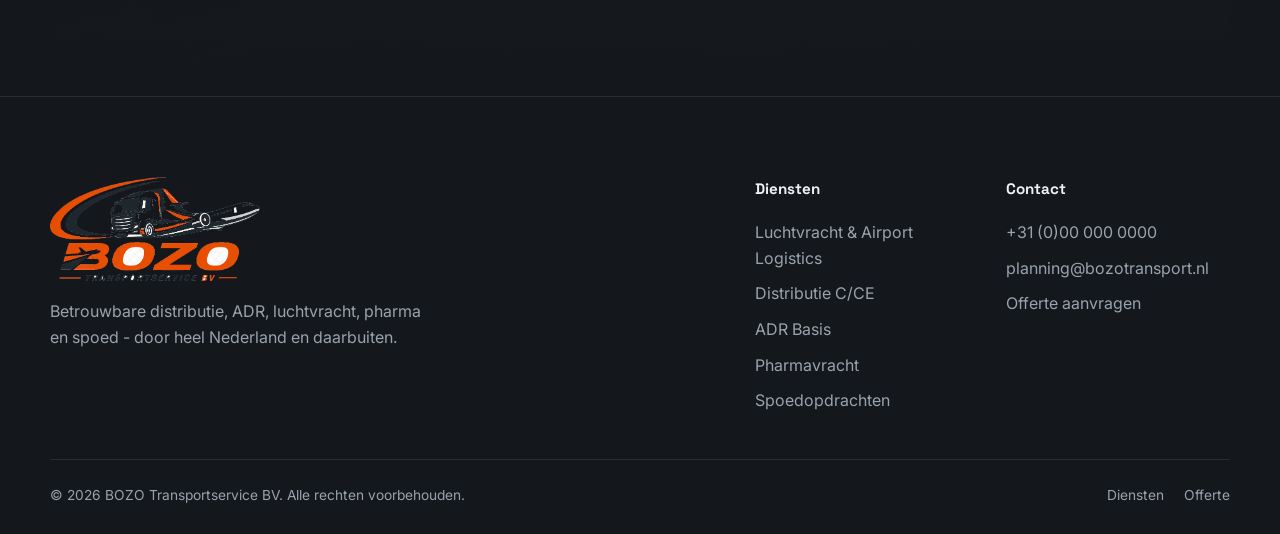
==== commit 98728c0a: "Diensten-accordion op homepage met volledige teksten per categorie + SEO-intro Co-Authored-By: Claud" ====
--- a/index.html
+++ b/index.html
@@ -105,73 +105,137 @@
       <div class="section-head reveal">
         <span class="eyebrow">01 - Diensten</span>
         <h2>Vijf manieren waarop wij <span class="accent">leveren</span>.</h2>
-        <p>Een partner voor je hele logistieke keten - van dagelijkse distributie tot kritieke spoedritten.</p>
-      </div>
-
-      <div class="services">
-        <a href="diensten/luchtvracht/" class="service service-feature reveal">
-          <div class="service-top">
-            <span class="service-num">01</span>
-            <span class="service-icon" aria-hidden="true">
+        <p>Bozo Transportservice is gespecialiseerd in luchtvracht en verzorgt daarnaast distributievervoer, ADR-transport en ad-hoc spoedtransport binnen Nederland en Europa. Dankzij onze flexibiliteit, betrouwbaarheid en klantgerichte aanpak bieden wij logistieke oplossingen die aansluiten op de wensen van iedere opdrachtgever.</p>
+      </div>
+
+      <div class="accordion reveal">
+        <!-- 01 Luchtvracht -->
+        <div class="acc-item open">
+          <button class="acc-head" aria-expanded="true">
+            <span class="acc-num">01</span>
+            <span class="acc-icon-chip" aria-hidden="true">
               <svg viewBox="0 0 24 24" fill="none" stroke="currentColor" stroke-width="1.7" stroke-linecap="round" stroke-linejoin="round"><path d="M21 16l-8-4V5.5a1.5 1.5 0 0 0-3 0V12l-8 4v2l8-2.5V19l-2 1.5V22l3.5-1 3.5 1v-1.5L13 19v-3.5L21 18z"/></svg>
             </span>
-          </div>
-          <span class="service-flag">Specialisme</span>
-          <h3>Luchtvracht</h3>
-          <p>Naadloze aansluiting op luchthavens voor binnenlandse en internationale luchtvracht - voor- en natransport strak op het tijdslot van je vlucht. <strong>Meer over luchtvracht &rarr;</strong></p>
-        </a>
-
-        <article class="service reveal">
-          <div class="service-top">
-            <span class="service-num">02</span>
-            <span class="service-icon" aria-hidden="true">
+            <span class="acc-titles">
+              <span class="acc-title">Luchtvracht &amp; Airport Logistics</span>
+              <span class="acc-sub">Jouw verlengstuk op en rondom Schiphol</span>
+            </span>
+            <span class="acc-toggle" aria-hidden="true">
+              <svg viewBox="0 0 24 24" fill="none" stroke="currentColor" stroke-width="2.2" stroke-linecap="round"><path d="M12 5v14M5 12h14"/></svg>
+            </span>
+          </button>
+          <div class="acc-body">
+            <div class="acc-body-inner">
+              <div class="acc-content">
+                <p>Als specialist in luchtvracht verzorgen wij betrouwbaar voor- en natransport op en rondom Schiphol. Wij ondersteunen expediteurs, luchtvrachtagenten en logistieke dienstverleners met import-, export- en e-commercetransport, strak afgestemd op de tijdvensters van de luchtvrachtketen.</p>
+                <p>Van het ophalen en afleveren bij afhandelaren, warehouses en distributiecentra tot tijdkritische spoedzendingen: onze ervaren chauffeurs kennen de processen en zorgen voor een betrouwbare uitvoering.</p>
+                <a href="diensten/luchtvracht/" class="acc-link">Bekijk de volledige luchtvrachtpagina
+                  <svg viewBox="0 0 24 24" width="18" height="18" fill="none" stroke="currentColor" stroke-width="2.2" stroke-linecap="round" stroke-linejoin="round"><path d="M5 12h14M13 6l6 6-6 6"/></svg>
+                </a>
+              </div>
+            </div>
+          </div>
+        </div>
+
+        <!-- 02 Pharmavracht -->
+        <div class="acc-item">
+          <button class="acc-head" aria-expanded="false">
+            <span class="acc-num">02</span>
+            <span class="acc-icon-chip" aria-hidden="true">
+              <svg viewBox="0 0 24 24" fill="none" stroke="currentColor" stroke-width="1.7" stroke-linecap="round" stroke-linejoin="round"><path d="M10 2h4v3h-4z"/><path d="M9 5h6l2 4v11a1 1 0 0 1-1 1H8a1 1 0 0 1-1-1V9z"/><path d="M12 11v5M9.5 13.5h5"/></svg>
+            </span>
+            <span class="acc-titles">
+              <span class="acc-title">Pharmavracht</span>
+              <span class="acc-sub">Kwaliteit en controle voor de farmaceutische sector</span>
+            </span>
+            <span class="acc-toggle" aria-hidden="true">
+              <svg viewBox="0 0 24 24" fill="none" stroke="currentColor" stroke-width="2.2" stroke-linecap="round"><path d="M12 5v14M5 12h14"/></svg>
+            </span>
+          </button>
+          <div class="acc-body">
+            <div class="acc-body-inner">
+              <div class="acc-content">
+                <p>Farmaceutische producten vereisen een logistieke partner die begrijpt hoe belangrijk kwaliteit, temperatuurbeheersing en betrouwbaarheid zijn. Bozo Transportservice verzorgt geconditioneerd transport waarbij de temperatuur gedurende het volledige transportproces wordt bewaakt en geregistreerd.</p>
+                <p>Onze chauffeurs werken zorgvuldig volgens de geldende kwaliteitseisen en zorgen voor een correcte documentatie van iedere zending. Zo waarborgen wij de kwaliteit en integriteit van uw farmaceutische producten, van afhaling tot aflevering. Met Bozo Transportservice kiest u voor een transportpartner die betrouwbaarheid, zorgvuldigheid en continuiteit centraal stelt.</p>
+              </div>
+            </div>
+          </div>
+        </div>
+
+        <!-- 03 Distributievervoer -->
+        <div class="acc-item">
+          <button class="acc-head" aria-expanded="false">
+            <span class="acc-num">03</span>
+            <span class="acc-icon-chip" aria-hidden="true">
               <svg viewBox="0 0 24 24" fill="none" stroke="currentColor" stroke-width="1.7" stroke-linecap="round" stroke-linejoin="round"><path d="M2 7h12v9H2z"/><path d="M14 10h4l4 4v2h-8z"/><circle cx="6.5" cy="18" r="2"/><circle cx="18" cy="18" r="2"/></svg>
             </span>
-          </div>
-          <h3>Distributievervoer (C/CE)</h3>
-          <p>Dagelijks goederen door heel Nederland en over de grens. Trekkers en opleggers met laadkleppen en technologie voor veilige, efficiente distributie.</p>
-        </article>
-
-        <article class="service reveal">
-          <div class="service-top">
-            <span class="service-num">03</span>
-            <span class="service-icon" aria-hidden="true">
+            <span class="acc-titles">
+              <span class="acc-title">Distributievervoer (C/CE)</span>
+              <span class="acc-sub">Betrouwbare distributie, iedere dag opnieuw</span>
+            </span>
+            <span class="acc-toggle" aria-hidden="true">
+              <svg viewBox="0 0 24 24" fill="none" stroke="currentColor" stroke-width="2.2" stroke-linecap="round"><path d="M12 5v14M5 12h14"/></svg>
+            </span>
+          </button>
+          <div class="acc-body">
+            <div class="acc-body-inner">
+              <div class="acc-content">
+                <p>Of het nu gaat om palletvervoer, stukgoed of complete ladingen: Bozo Transportservice verzorgt dagelijkse distributieritten binnen Nederland en naar bestemmingen in het buitenland. Met moderne trekkers, opleggers en laadkleppen kunnen wij efficient laden, lossen en leveren op uiteenlopende locaties.</p>
+                <p>Onze ervaren chauffeurs werken volgens duidelijke planningen, communiceren snel bij wijzigingen en behandelen iedere zending met de grootste zorg. Zo bent u verzekerd van een logistieke partner die afspraken nakomt, flexibel meedenkt en kwaliteit levert bij iedere rit.</p>
+              </div>
+            </div>
+          </div>
+        </div>
+
+        <!-- 04 ADR Basis -->
+        <div class="acc-item">
+          <button class="acc-head" aria-expanded="false">
+            <span class="acc-num">04</span>
+            <span class="acc-icon-chip" aria-hidden="true">
               <svg viewBox="0 0 24 24" fill="none" stroke="currentColor" stroke-width="1.7" stroke-linecap="round" stroke-linejoin="round"><path d="M12 2l8 4v6c0 5-3.5 8-8 10-4.5-2-8-5-8-10V6z"/><path d="M9.5 12l1.8 1.8L15 10"/></svg>
             </span>
-          </div>
-          <h3>ADR Basis</h3>
-          <p>Voertuigen en chauffeurs uitgerust en gecertificeerd voor het vervoer van gevaarlijke stoffen volgens de ADR-basisrichtlijnen.</p>
-        </article>
-
-        <article class="service reveal">
-          <div class="service-top">
-            <span class="service-num">04</span>
-            <span class="service-icon" aria-hidden="true">
-              <svg viewBox="0 0 24 24" fill="none" stroke="currentColor" stroke-width="1.7" stroke-linecap="round" stroke-linejoin="round"><path d="M10 2h4v3h-4z"/><path d="M9 5h6l2 4v11a1 1 0 0 1-1 1H8a1 1 0 0 1-1-1V9z"/><path d="M12 11v5M9.5 13.5h5"/></svg>
-            </span>
-          </div>
-          <h3>Pharmavracht</h3>
-          <p>Geconditioneerd vervoer voor de farmaceutische sector. Bewaakte temperatuur, sluitende documentatie en kwaliteit die voldoet aan strenge eisen.</p>
-        </article>
-
-        <article class="service reveal">
-          <div class="service-top">
-            <span class="service-num">05</span>
-            <span class="service-icon" aria-hidden="true">
+            <span class="acc-titles">
+              <span class="acc-title">ADR Basis</span>
+              <span class="acc-sub">Veilig vervoer van gevaarlijke stoffen</span>
+            </span>
+            <span class="acc-toggle" aria-hidden="true">
+              <svg viewBox="0 0 24 24" fill="none" stroke="currentColor" stroke-width="2.2" stroke-linecap="round"><path d="M12 5v14M5 12h14"/></svg>
+            </span>
+          </button>
+          <div class="acc-body">
+            <div class="acc-body-inner">
+              <div class="acc-content">
+                <p>Het vervoeren van ADR-goederen vraagt om specialistische kennis, nauwkeurigheid en volledige naleving van wet- en regelgeving. Bozo Transportservice beschikt over chauffeurs met een geldig ADR Basis-certificaat en voertuigen die zijn ingericht volgens de geldende ADR-richtlijnen.</p>
+                <p>Wij zorgen ervoor dat uw gevaarlijke stoffen veilig, verantwoord en volledig volgens de wettelijke voorschriften worden vervoerd. Veiligheid, betrouwbaarheid en een correcte administratieve afhandeling staan daarbij altijd centraal, zodat u met vertrouwen uw transport aan ons kunt toevertrouwen.</p>
+              </div>
+            </div>
+          </div>
+        </div>
+
+        <!-- 05 Ad-hoc spoedopdrachten -->
+        <div class="acc-item">
+          <button class="acc-head" aria-expanded="false">
+            <span class="acc-num">05</span>
+            <span class="acc-icon-chip" aria-hidden="true">
               <svg viewBox="0 0 24 24" fill="none" stroke="currentColor" stroke-width="1.7" stroke-linecap="round" stroke-linejoin="round"><path d="M13 2L4 14h7l-1 8 9-12h-7z"/></svg>
             </span>
-          </div>
-          <h3>Ad-hoc spoedopdrachten</h3>
-          <p>Onverwachte spoed? Wij schakelen direct. Een vrije wagen, een directe rit en een chauffeur die rijdt tot het pakket op zijn bestemming is.</p>
-        </article>
-
-        <a href="#offerte" class="service service-cta reveal">
-          <h3>Jouw lading op de planning?</h3>
-          <p>Vertel ons wat, waarheen en wanneer - je krijgt snel een scherpe prijs terug.</p>
-          <span class="service-cta-arrow" aria-hidden="true">
-            <svg viewBox="0 0 24 24" width="26" height="26" fill="none" stroke="currentColor" stroke-width="2" stroke-linecap="round" stroke-linejoin="round"><path d="M7 17L17 7M9 7h8v8"/></svg>
-          </span>
-        </a>
+            <span class="acc-titles">
+              <span class="acc-title">Ad-hoc spoedopdrachten</span>
+              <span class="acc-sub">Direct schakelen wanneer snelheid essentieel is</span>
+            </span>
+            <span class="acc-toggle" aria-hidden="true">
+              <svg viewBox="0 0 24 24" fill="none" stroke="currentColor" stroke-width="2.2" stroke-linecap="round"><path d="M12 5v14M5 12h14"/></svg>
+            </span>
+          </button>
+          <div class="acc-body">
+            <div class="acc-body-inner">
+              <div class="acc-content">
+                <p>Wanneer tijd een doorslaggevende factor is, biedt Bozo Transportservice een snelle en flexibele oplossing. Zodra uw aanvraag binnenkomt, beoordelen wij direct de beschikbaarheid van een voertuig en chauffeur, zodat uw zending zonder onnodige vertraging kan vertrekken.</p>
+                <p>Van urgente documenten tot complete pallets: wij denken actief met u mee, communiceren helder over de planning en zorgen ervoor dat uw zending zo snel en veilig mogelijk op de gewenste bestemming aankomt. Wanneer snelheid en betrouwbaarheid hand in hand moeten gaan, kunt u rekenen op de inzet en flexibiliteit van Bozo Transportservice.</p>
+              </div>
+            </div>
+          </div>
+        </div>
       </div>
     </section>
 
--- a/styles.css
+++ b/styles.css
@@ -416,3 +416,46 @@
   .hero { clip-path: polygon(0 0, 100% 0, 100% calc(100% - 9vw), 0 100%); }
   .slant-top { clip-path: polygon(0 7vw, 100% 0, 100% 100%, 0 100%); }
 }
+
+/* ------------------------------------------------------------ ACCORDION (diensten) */
+.accordion { border-top: 1px solid var(--line); }
+.acc-item { border-bottom: 1px solid var(--line); transition: background .3s var(--ease); }
+.acc-item.open { background: rgba(255,255,255,.02); }
+.acc-head {
+  width: 100%; display: flex; align-items: center; gap: clamp(14px,2vw,22px);
+  padding: clamp(20px,2.4vw,28px) clamp(8px,1.5vw,16px); background: none; border: 0;
+  cursor: pointer; text-align: left; color: var(--text); font-family: inherit;
+}
+.acc-num { font-family: 'Space Grotesk'; font-weight: 700; font-size: 1.05rem; color: rgba(255,255,255,.22); min-width: 30px; transition: color .3s; }
+.acc-item.open .acc-num { color: var(--orange); }
+.acc-icon-chip {
+  width: 48px; height: 48px; flex-shrink: 0; display: grid; place-items: center;
+  border-radius: 12px; background: rgba(242,106,27,.1); color: var(--orange);
+  border: 1px solid rgba(242,106,27,.22); transition: background .3s, color .3s;
+}
+.acc-icon-chip svg { width: 25px; height: 25px; }
+.acc-item.open .acc-icon-chip { background: var(--orange); color: #fff; border-color: transparent; }
+.acc-titles { display: flex; flex-direction: column; gap: 3px; flex: 1; min-width: 0; }
+.acc-title { font-family: 'Space Grotesk'; font-weight: 600; font-size: clamp(1.12rem,2vw,1.5rem); letter-spacing: -.01em; line-height: 1.15; }
+.acc-sub { color: var(--muted); font-size: .95rem; }
+.acc-item.open .acc-sub { color: var(--orange-soft); }
+.acc-toggle {
+  width: 40px; height: 40px; flex-shrink: 0; border-radius: 50%; border: 1px solid var(--line);
+  display: grid; place-items: center; color: var(--muted); transition: all .35s var(--ease);
+}
+.acc-toggle svg { width: 18px; height: 18px; }
+.acc-head:hover .acc-toggle { border-color: rgba(242,106,27,.5); color: var(--orange); }
+.acc-item.open .acc-toggle { background: var(--orange); border-color: var(--orange); color: #fff; transform: rotate(45deg); }
+.acc-body { display: grid; grid-template-rows: 0fr; transition: grid-template-rows .45s var(--ease); }
+.acc-item.open .acc-body { grid-template-rows: 1fr; }
+.acc-body-inner { overflow: hidden; }
+.acc-content { padding: 0 clamp(8px,1.5vw,16px) 6px clamp(48px,6vw,100px); max-width: 900px; }
+.acc-content p { color: var(--muted); font-size: 1.04rem; margin-bottom: 16px; }
+.acc-link { display: inline-flex; align-items: center; gap: 8px; margin: 2px 0 26px; color: var(--orange); font-weight: 600; }
+.acc-link svg { transition: transform .25s var(--ease); }
+.acc-link:hover svg { transform: translateX(4px); }
+
+@media (max-width: 680px) {
+  .acc-icon-chip { display: none; }
+  .acc-content { padding-left: clamp(8px,4vw,16px); }
+}
